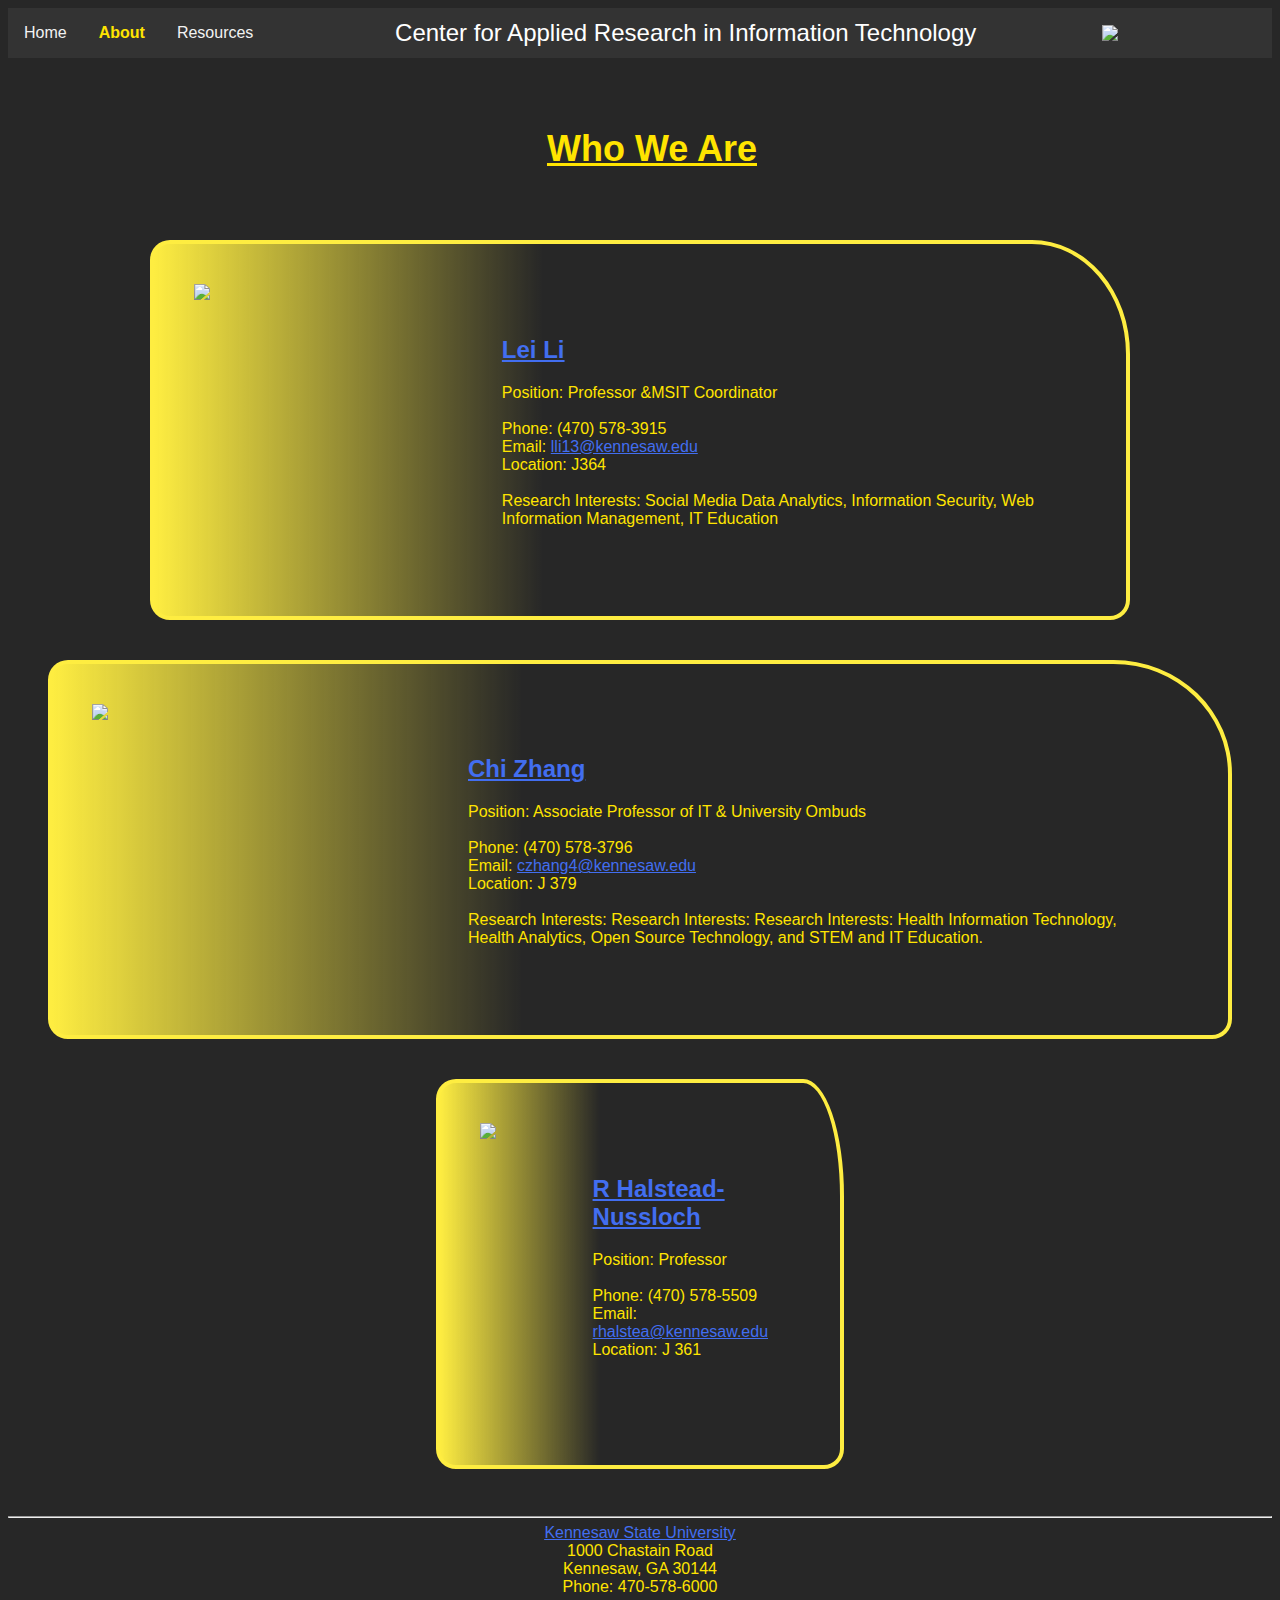
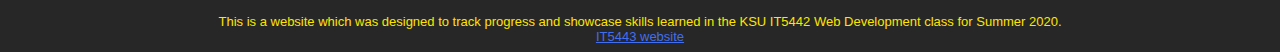
==== about.html @ d383cbb2 "About page is NOW finished, I promise..." ====
<!DOCTYPE html>
<!-- 
James Stephens
IT 5443 - Summer 2020
jstep163@students.kennesaw.edu
-->

<html>
    <!--Begin standard page header and nav bar-->
    <head>
            <meta charset="utf-8" />
            <meta name="viewport" content="width=device-width, inital-scale=1">
            <title>Center for Applied Research in Information Technology</title>
            <link rel="stylesheet" href="styles.css">
    </head>
    <body>
        <div class="header-wrapper">
            
            <div class="navbar"> <!--https://www.w3schools.com/howto/howto_js_topnav.asp-->
                <a href="index.html">Home</a>
                <a class="active" href="about.html">About</a>
                <a href="resources.html">Resources</a>
            </div> 

            <div class="header-title">
                Center for Applied Research in Information Technology
            </div>

            <a href="https://ccse.kennesaw.edu/it" target="_blank">
                <img class="header-logo" src="https://webstatic.kennesaw.edu/_omni/images/global/logo_mobile.png?v=1" href="http://ccse.kennesaw.edu/it">
            </a>

        </div>  

        <!--End standard page header and nav bar; Begin page content-->
        <div class="profile-wrapper">
        
            <div class="section-title">
                <h2>Who we are</h2>
            </div>
                    
            <div class="profile-main">
                    <img class="profile-pic" src="https://ccse.kennesaw.edu/it/images/Lei%20Li.jpg">
                    
                    <div class="profile-text">
                        <p>
                            <a href="http://facultyweb.kennesaw.edu/lli13/index.php" target="_blank"><H2>Lei Li</H2></a>
                            Position: Professor &MSIT Coordinator<br>
                            <br>
                            Phone: (470) 578-3915<br>
                            Email: <a href="mailto:lli13@kennesaw.edu">lli13@kennesaw.edu</a><br>
                            Location: J364<br>
                            <br>
                            Research Interests: Social Media Data Analytics, Information Security, Web Information Management, IT Education 
                        </p>
                    </div>

            </div>

            <div class="profile-main">
                    <img class="profile-pic" src="https://ccse.kennesaw.edu/it/images/ChiZhang_KSU.JPG">
                    
                    <div class="profile-text">
                        <p>
                            <a href="http://facultyweb.kennesaw.edu/czhang4/index.php" target="_blank"><H2>Chi Zhang</H2></a>
                            Position: Associate Professor of IT & University Ombuds<br>
                            <br>
                            Phone: (470) 578-3796<br>
                            Email: <a href="mailto:czhang4@kennesaw.edu">czhang4@kennesaw.edu</a><br>
                            Location: J 379<br>
                            <br>
                            Research Interests: Research Interests: Research Interests: Health Information Technology, Health Analytics, Open Source Technology, and STEM and IT Education.  
                        </p>
                    </div>

            </div>

            <div class="profile-main">
                    <img class="profile-pic" src="https://ccse.kennesaw.edu/it/images/Rich%20HN.png">
                    
                    <div class="profile-text">
                        <p>
                            <a href="http://facultyweb.kennesaw.edu/rhalstea/index.php" target="_blank"><H2>R Halstead-Nussloch</H2></a>
                            Position: Professor<br>
                            <br>
                            Phone: (470) 578-5509<br>
                            Email: <a href="mailto:rhalstea@kennesaw.edu">rhalstea@kennesaw.edu</a><br>
                            Location: J 361<br>
                            <br>
                        </p>
                    </div>

            </div>
        </div>
        
    </body>

    <!--Footer, standard across all pages-->
    <div class="footer">
        <hr>
        <div>
            <a href="https://kennesaw.edu" target="_blank"><u>Kennesaw State University</u></a><br>
            1000 Chastain Road<br>
            Kennesaw, GA 30144<br>
            Phone: 470-578-6000 <br>
            <br>
        </div>

        This is a website which was designed to track progress and showcase skills
        learned in the KSU IT5442 Web Development class for Summer 2020.
        <br><a href="http://it5443.azurewebsites.net/" target="_blank">IT5443 website</a><br>
            
    </div>
</html>
---- styles.css ----
/* 
Notes:
  1: .class > sub_class > div { Selects all divs from that class and applies these styles}
  2: Defining color variables in root. http://stackoverflow.com/questions/1875852/ddg#17595596
*/
:root {
  --main-bg: #272727;
  --main-box-bg: #747474;
  --main-text: #FFE400;
  --accent-red: #FF652F;
  --accent-green: #14A76C;
}


/* GENERAL STYLE TEMPLATES */

a {
    color: #426ef0;
    text-shadow: black;
}
a:visited{
    color: #ff80ff;
}

/* Body */
body{
    background-color: var(--main-bg);
    font: 20px "Lucida Sans Unicode", "Lucida Grande", sans-serif;
}

.body-wrapper{
    padding: 0em 2em 0em 2em;
}

.section-title {
    text-align: left;
    padding-left: 1em;
    font-size: x-large;
    text-decoration: underline;
    text-transform: capitalize;
    color: var(--main-text);
}

.p1 {
    font-size: larger;
    padding: 2em 1em;
    background-color: var(--main-box-bg);
    color: var(--main-text);
    border: 2px black solid;

}


.p2 {
    font-size: medium;
    color: var(--accent-red);
}

img {
    max-width: 100%;
}

.footer {
    font-size: small;
    text-align: center;
    color: var(--main-text);
}

.footer > div {
    font-size: medium;
}

/* SPECIFIC ELEMENT STYLES */

/* Header */
.header-wrapper {
    background-color:  #333;
    display: flex;
    justify-content: space-around;
    align-items: center;
    height: 50px;
    color: lightgray;
}

/* Navbar */

.navbar {
    background-color: #333;
    display: flex;
    align-self: center;
}

/* Style the links inside the navigation bar */
.navbar a {
    float: left;
    color: #f2f2f2;
    text-align: center;
    padding: 14px 16px;
    text-decoration: none;
    font-size: medium;
}

/* Change the color of links on hover */
.navbar a:hover {
    border-bottom: 2px solid whitesmoke;
}

/* Add a color to the active/current link */
.navbar a.active {
    /*background-color: darkblue ;*/
    color: var(--main-text);
    font-weight: bold;
}
.header-title {
    display: flex;
    flex: 2;
    justify-content: space-evenly;
    color: white;
    font-size: x-large;
    overflow-y: visible;
    margin: auto;
}
.header-logo {
    display: flex;
    flex: 1;
    padding-right: 20px;
    width: 150px;
}


/* About page */

.profile-wrapper {
    display: flex;
    flex-flow: column;
    align-items: center;
    justify-content: space-around;
    gap: 40px;
    padding: 2em;
}

.profile-main {
    display: flex;
    padding: 40px;
    justify-content: space-around;
    background: linear-gradient(90deg, rgba(254,237,65,1) 0%, rgba(2,0,36,0) 40%);
    border: 4px solid rgba(254,237,65,1);
    border-radius: 1em;
    border-top-right-radius: 10% 30%;
}

.profile-pic {
     flex: 1;
    /*max-width: 100%; /*Used to keep picture size responsive */
}

.profile-text {
    flex: 2;
    font-size: medium;
    padding: 2em;
    color: var(--main-text);
}


/* Resources Page */
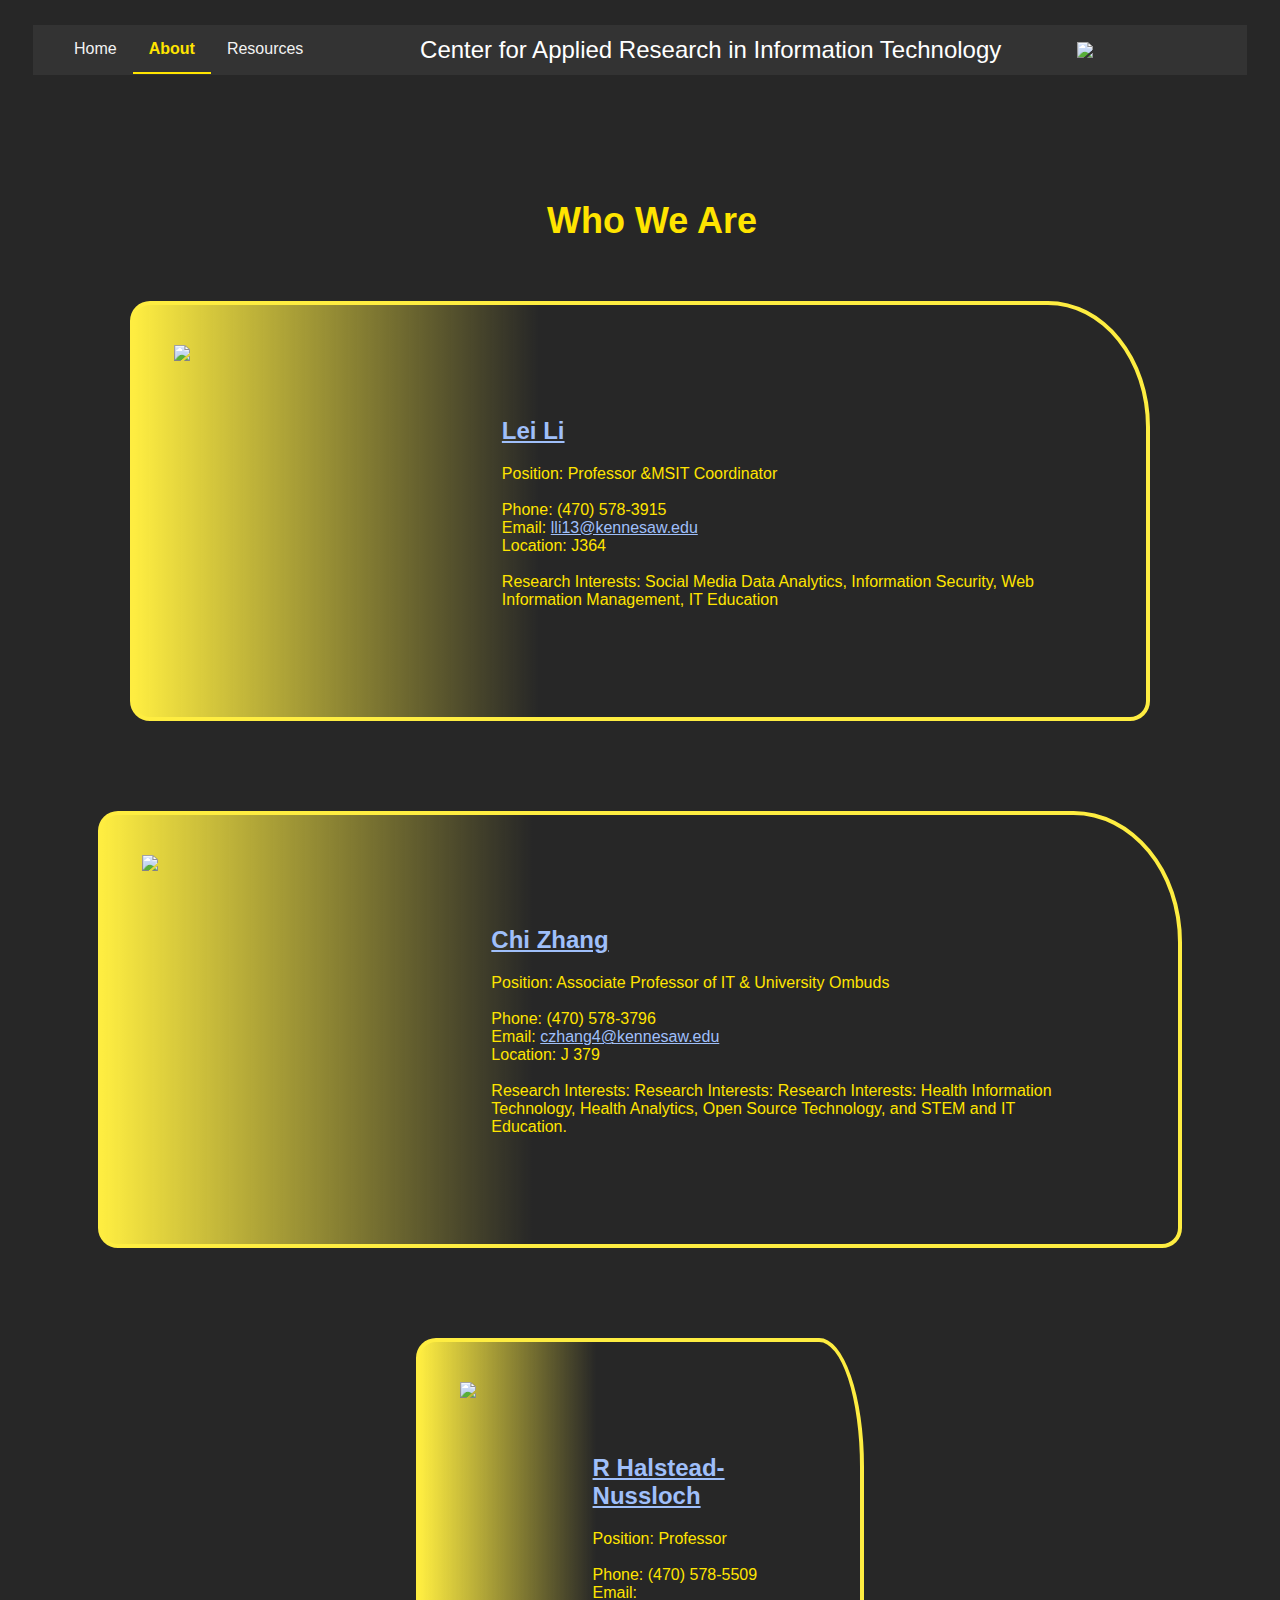
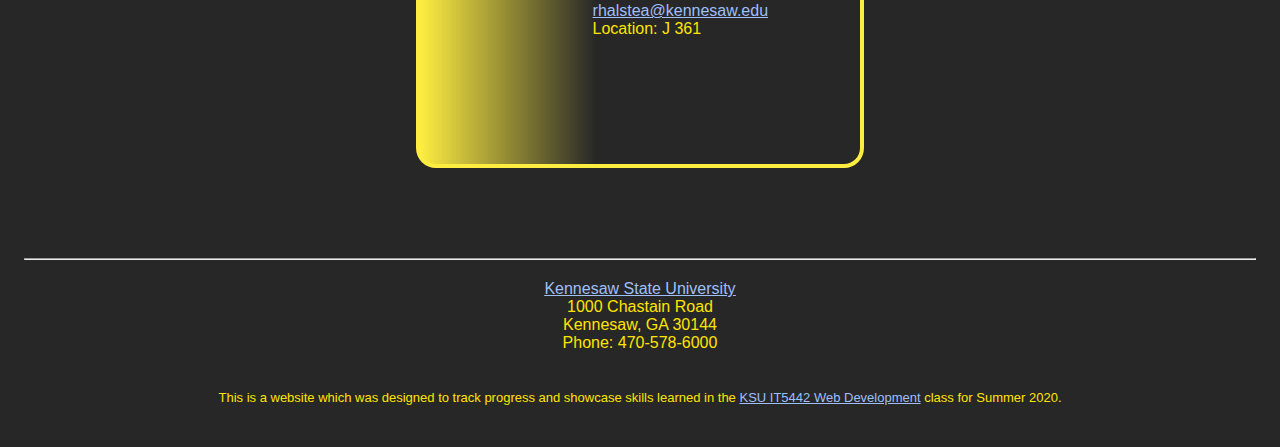
==== commit 24837f0b: "Footer tweaks and minor updates" ====
--- a/about.html
+++ b/about.html
@@ -106,9 +106,10 @@
             <br>
         </div>
 
-        This is a website which was designed to track progress and showcase skills
-        learned in the KSU IT5442 Web Development class for Summer 2020.
-        <br><a href="http://it5443.azurewebsites.net/" target="_blank">IT5443 website</a><br>
-            
+        <p>
+            This is a website which was designed to track progress and showcase skills
+            learned in the <a href="http://it5443.azurewebsites.net/" target="_blank">KSU IT5442 Web Development</a> class for Summer 2020.
+        </p>   
+
     </div>
 </html>--- a/styles.css
+++ b/styles.css
@@ -10,18 +10,19 @@
   --main-text: #FFE400;
   --accent-red: #FF652F;
   --accent-green: #14A76C;
+  --accent-grey: lightgray;
 }
 
 
 /* GENERAL STYLE TEMPLATES */
 
 a {
-    color: #426ef0;
+    color: rgb(159, 191, 250);
     text-shadow: black;
 }
-a:visited{
+/* a:visited{
     color: #ff80ff;
-}
+} */
 
 /* Body */
 body{
@@ -29,6 +30,11 @@
     font: 20px "Lucida Sans Unicode", "Lucida Grande", sans-serif;
 }
 
+div {
+    color: var(--main-text);
+    margin: 1.25em;
+}
+
 .body-wrapper{
     padding: 0em 2em 0em 2em;
 }
@@ -37,39 +43,51 @@
     text-align: left;
     padding-left: 1em;
     font-size: x-large;
-    text-decoration: underline;
     text-transform: capitalize;
     color: var(--main-text);
+}
+
+.section-header {
+    text-align: left;
+    padding-left: 1em;
+    font-size: large;
+    text-transform: capitalize;
+    color: var(--main-text);
+}
+
+.p2, .p1 {
+    padding: 2em 1em;
+    background-color: var(--main-box-bg);
+    border: 2px var(--accent-grey) solid;
 }
 
 .p1 {
     font-size: larger;
-    padding: 2em 1em;
-    background-color: var(--main-box-bg);
-    color: var(--main-text);
-    border: 2px black solid;
-
-}
-
+}
 
 .p2 {
     font-size: medium;
-    color: var(--accent-red);
 }
 
 img {
     max-width: 100%;
 }
 
+/* Footer formatting */
 .footer {
     font-size: small;
     text-align: center;
     color: var(--main-text);
+    padding-bottom: 1em;
 }
 
 .footer > div {
     font-size: medium;
 }
+
+/* .footer a {
+    color: var(--main-text);
+} */
 
 /* SPECIFIC ELEMENT STYLES */
 
@@ -111,6 +129,7 @@
     /*background-color: darkblue ;*/
     color: var(--main-text);
     font-weight: bold;
+    border-bottom: 2px solid var(--main-text);
 }
 .header-title {
     display: flex;
@@ -128,6 +147,12 @@
     width: 150px;
 }
 
+/* List formatting */
+
+li span {
+    font-weight: bolder;
+    color: var(--accent-red);
+}
 
 /* About page */
 
@@ -138,6 +163,11 @@
     justify-content: space-around;
     gap: 40px;
     padding: 2em;
+}
+
+.profile-wrapper > .section-title {
+    align-self: center;
+    margin-bottom: -1.5em;
 }
 
 .profile-main {
@@ -163,5 +193,34 @@
 }
 
 
-/* Resources Page */
-
+/* Table formatting */
+
+table {
+    padding: 1em 0em 1em 0em;
+    border-collapse: collapse;
+    width: 100%;
+}
+
+thead {
+    font-weight: bold;
+    margin: auto;
+}
+
+td, th {
+    background-color: var(--main-box-bg);
+    color: var(--accent-red);
+    border: 1px solid var(--accent-red);
+    padding: 0.25rem;
+    text-align: center;
+    width: 5em;
+}
+
+tbody td {
+    text-align: left;
+    height: 4em;
+    vertical-align: top;
+}
+
+td:hover {
+    background-color: var(--accent-green);
+}
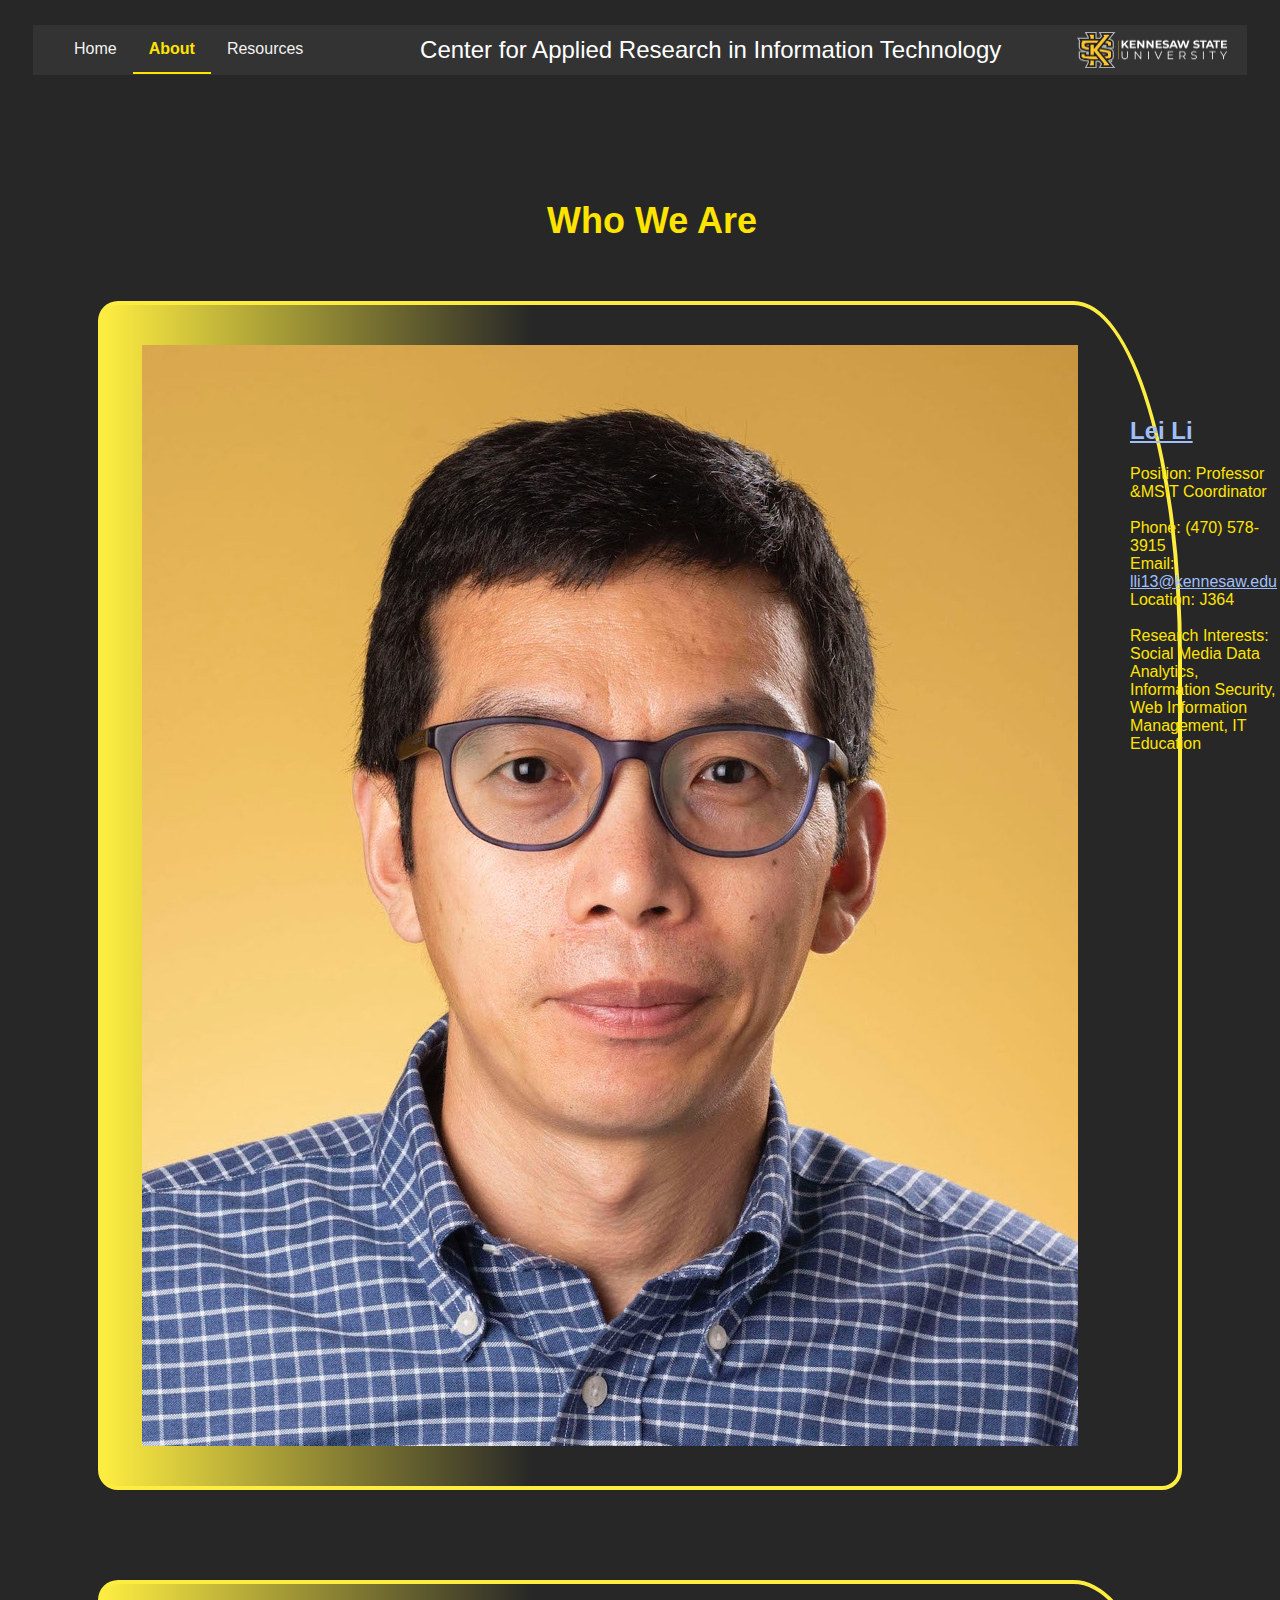
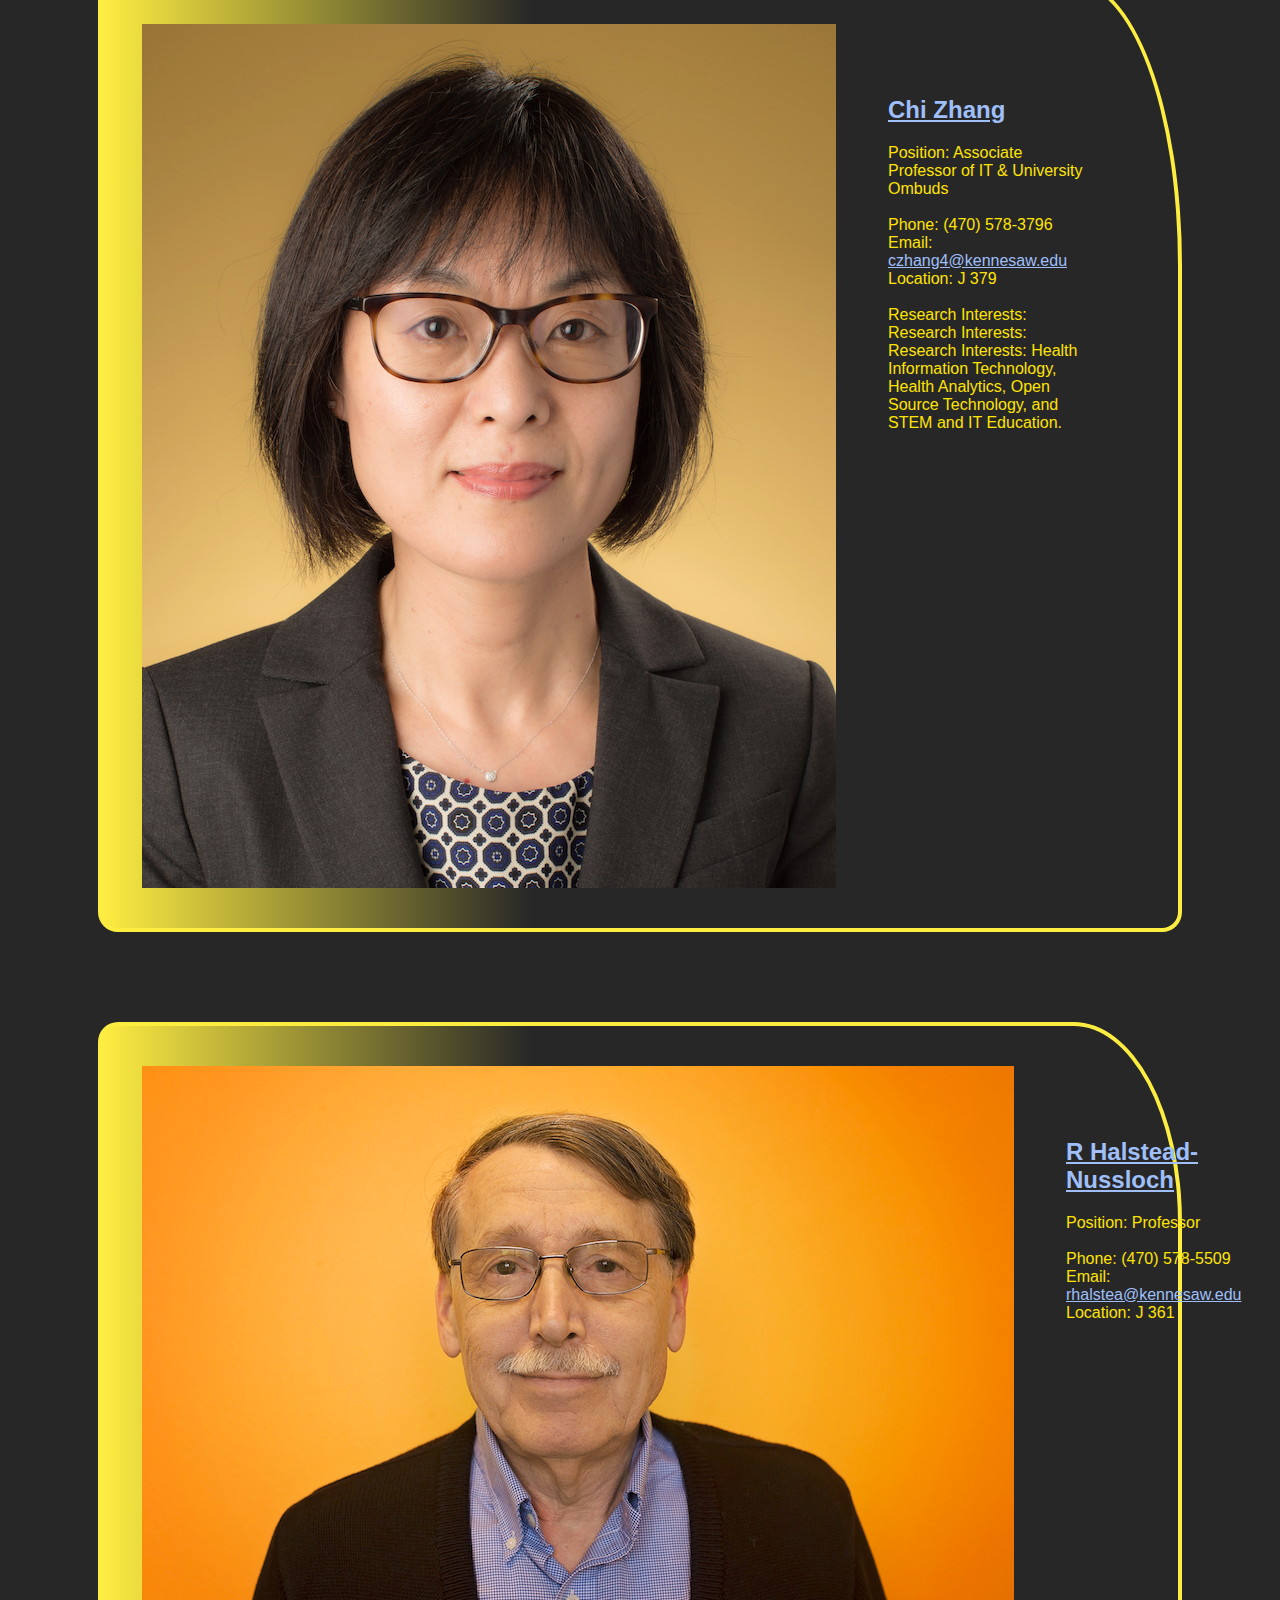
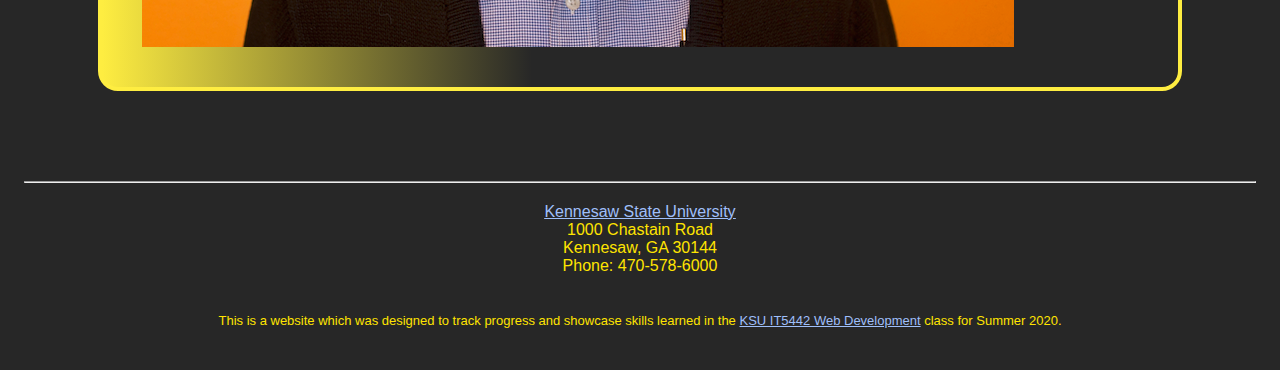
==== commit 672e264a: "Included images locally instead of linking web resources" ====
--- a/about.html
+++ b/about.html
@@ -27,7 +27,7 @@
             </div>
 
             <a href="https://ccse.kennesaw.edu/it" target="_blank">
-                <img class="header-logo" src="https://webstatic.kennesaw.edu/_omni/images/global/logo_mobile.png?v=1" href="http://ccse.kennesaw.edu/it">
+                <img class="header-logo" src="images/navbar_logo.png" href="http://ccse.kennesaw.edu/it">
             </a>
 
         </div>  
@@ -40,7 +40,7 @@
             </div>
                     
             <div class="profile-main">
-                    <img class="profile-pic" src="https://ccse.kennesaw.edu/it/images/Lei%20Li.jpg">
+                    <img class="profile-pic" src="images/Lei%20Li.jpg">
                     
                     <div class="profile-text">
                         <p>
@@ -58,7 +58,7 @@
             </div>
 
             <div class="profile-main">
-                    <img class="profile-pic" src="https://ccse.kennesaw.edu/it/images/ChiZhang_KSU.JPG">
+                    <img class="profile-pic" src="images/ChiZhang_KSU.JPG">
                     
                     <div class="profile-text">
                         <p>
@@ -76,7 +76,7 @@
             </div>
 
             <div class="profile-main">
-                    <img class="profile-pic" src="https://ccse.kennesaw.edu/it/images/Rich%20HN.png">
+                    <img class="profile-pic" src="images/Rich HN.png">
                     
                     <div class="profile-text">
                         <p>
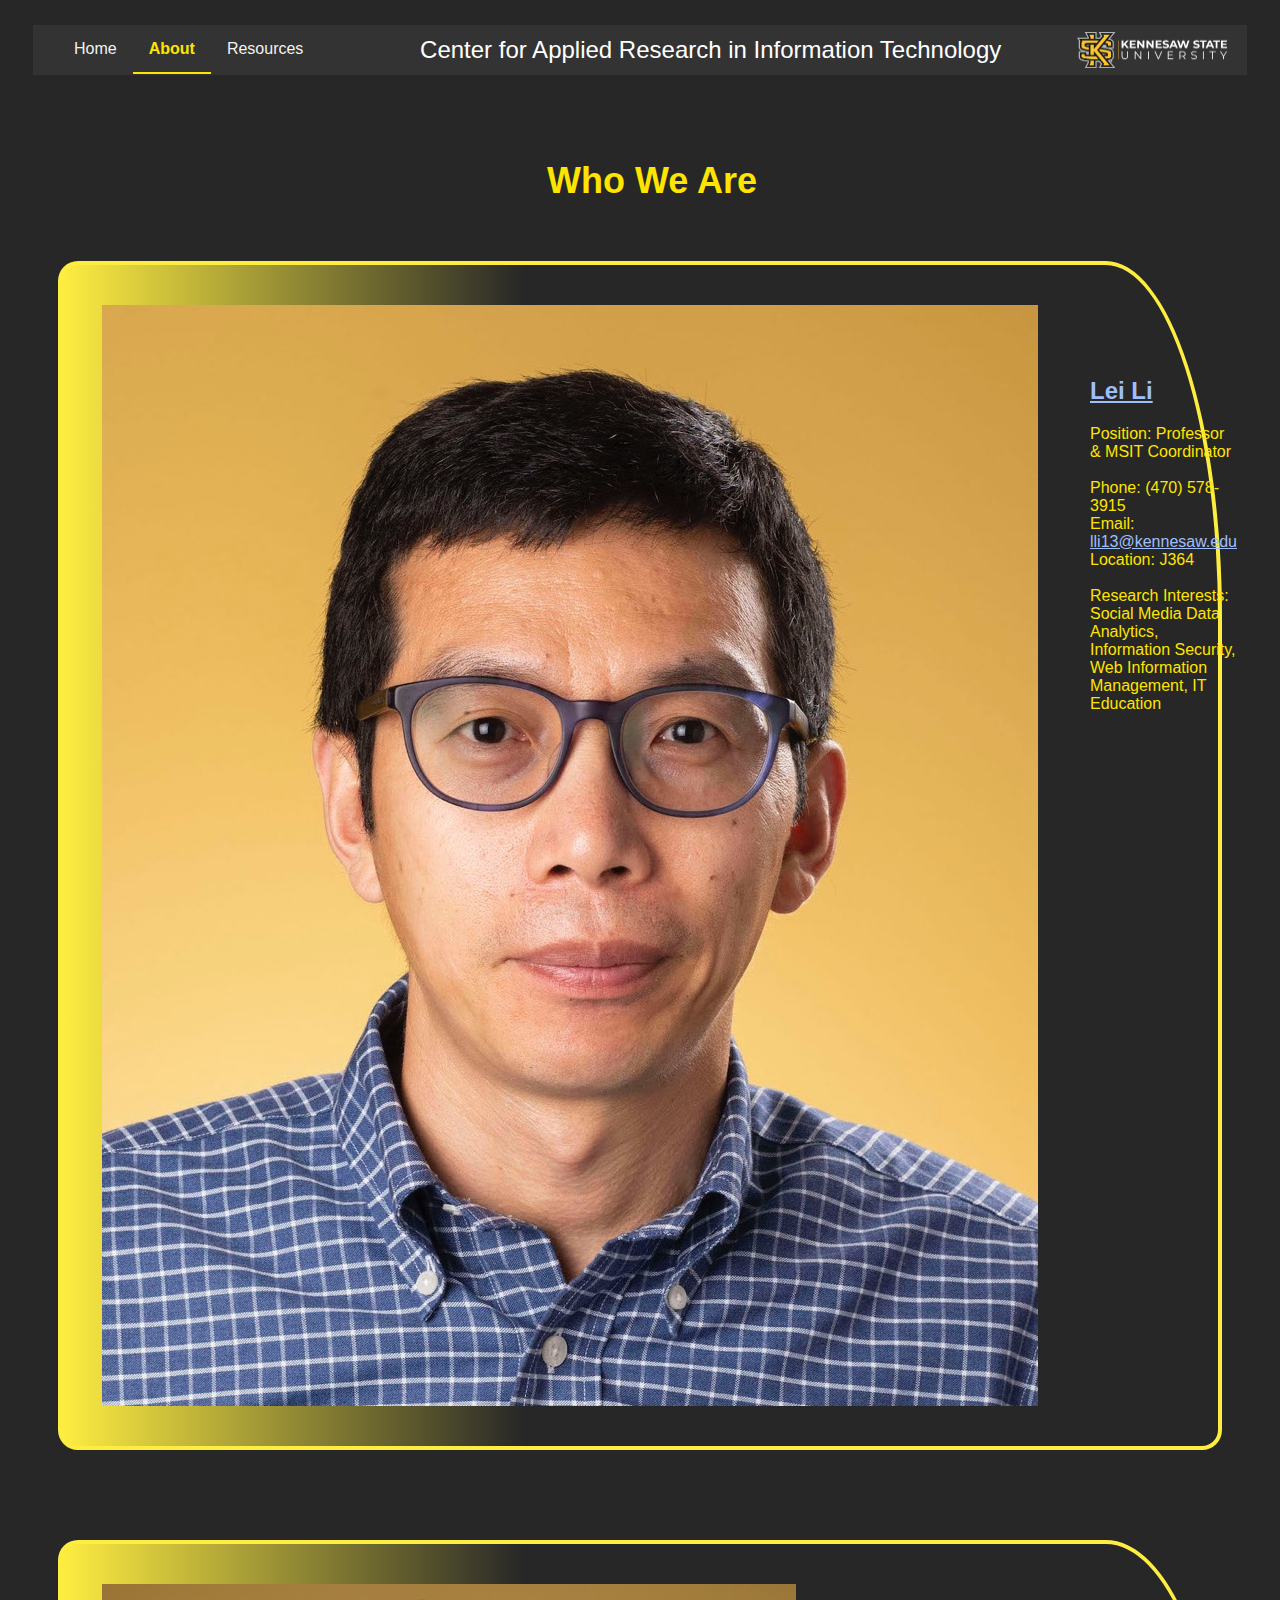
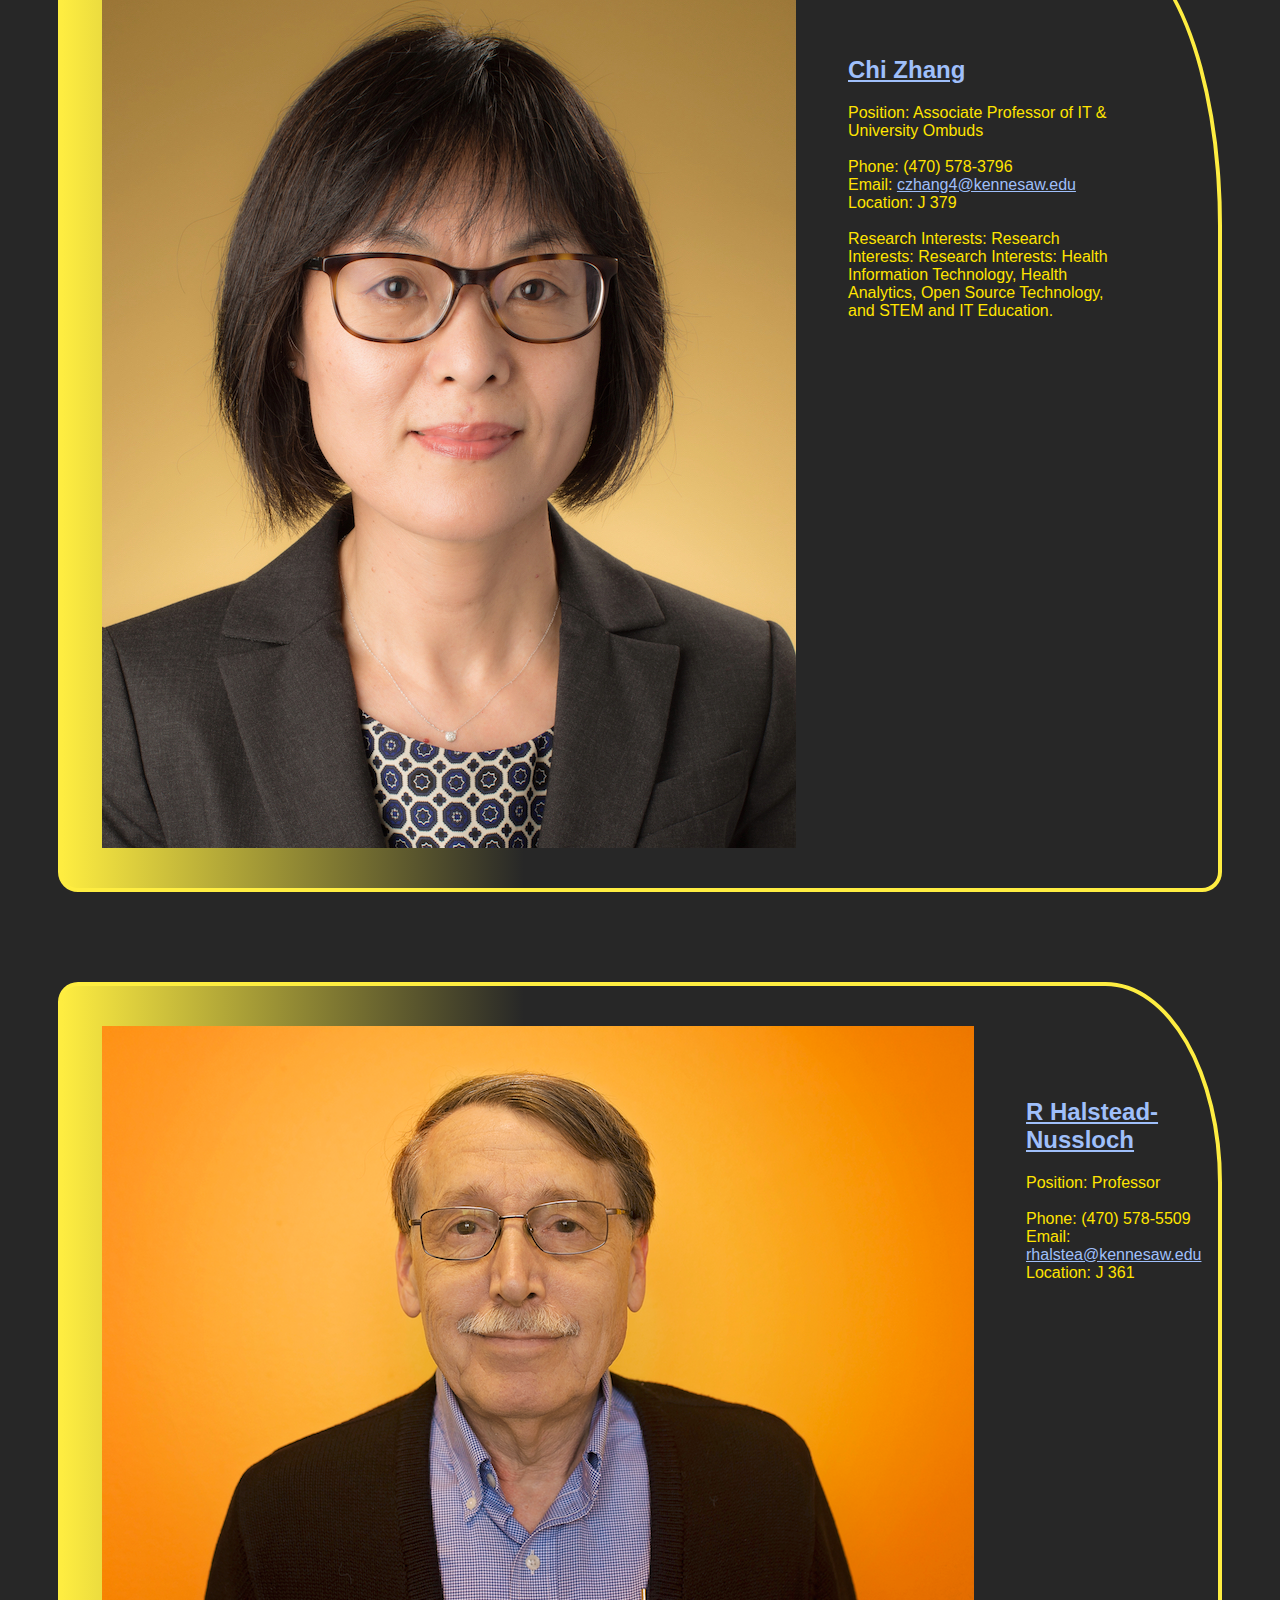
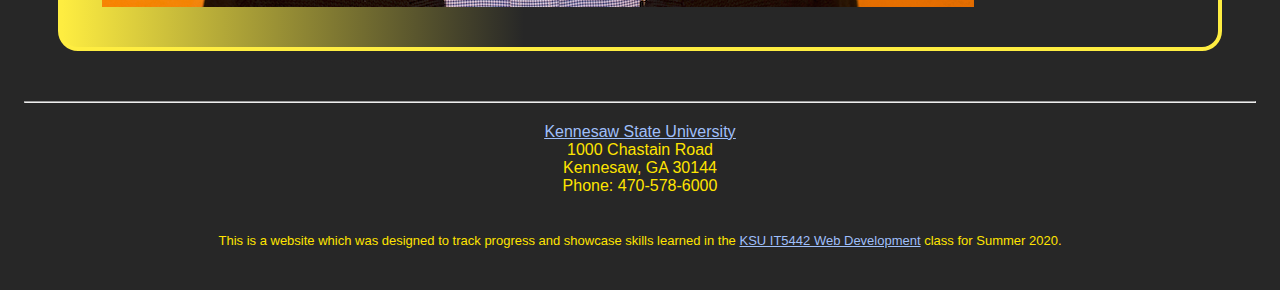
==== commit 1d88bda1: "tweaking margins/padding" ====
--- a/about.html
+++ b/about.html
@@ -45,7 +45,7 @@
                     <div class="profile-text">
                         <p>
                             <a href="http://facultyweb.kennesaw.edu/lli13/index.php" target="_blank"><H2>Lei Li</H2></a>
-                            Position: Professor &MSIT Coordinator<br>
+                            Position: Professor & MSIT Coordinator<br>
                             <br>
                             Phone: (470) 578-3915<br>
                             Email: <a href="mailto:lli13@kennesaw.edu">lli13@kennesaw.edu</a><br>
--- a/styles.css
+++ b/styles.css
@@ -162,7 +162,6 @@
     align-items: center;
     justify-content: space-around;
     gap: 40px;
-    padding: 2em;
 }
 
 .profile-wrapper > .section-title {
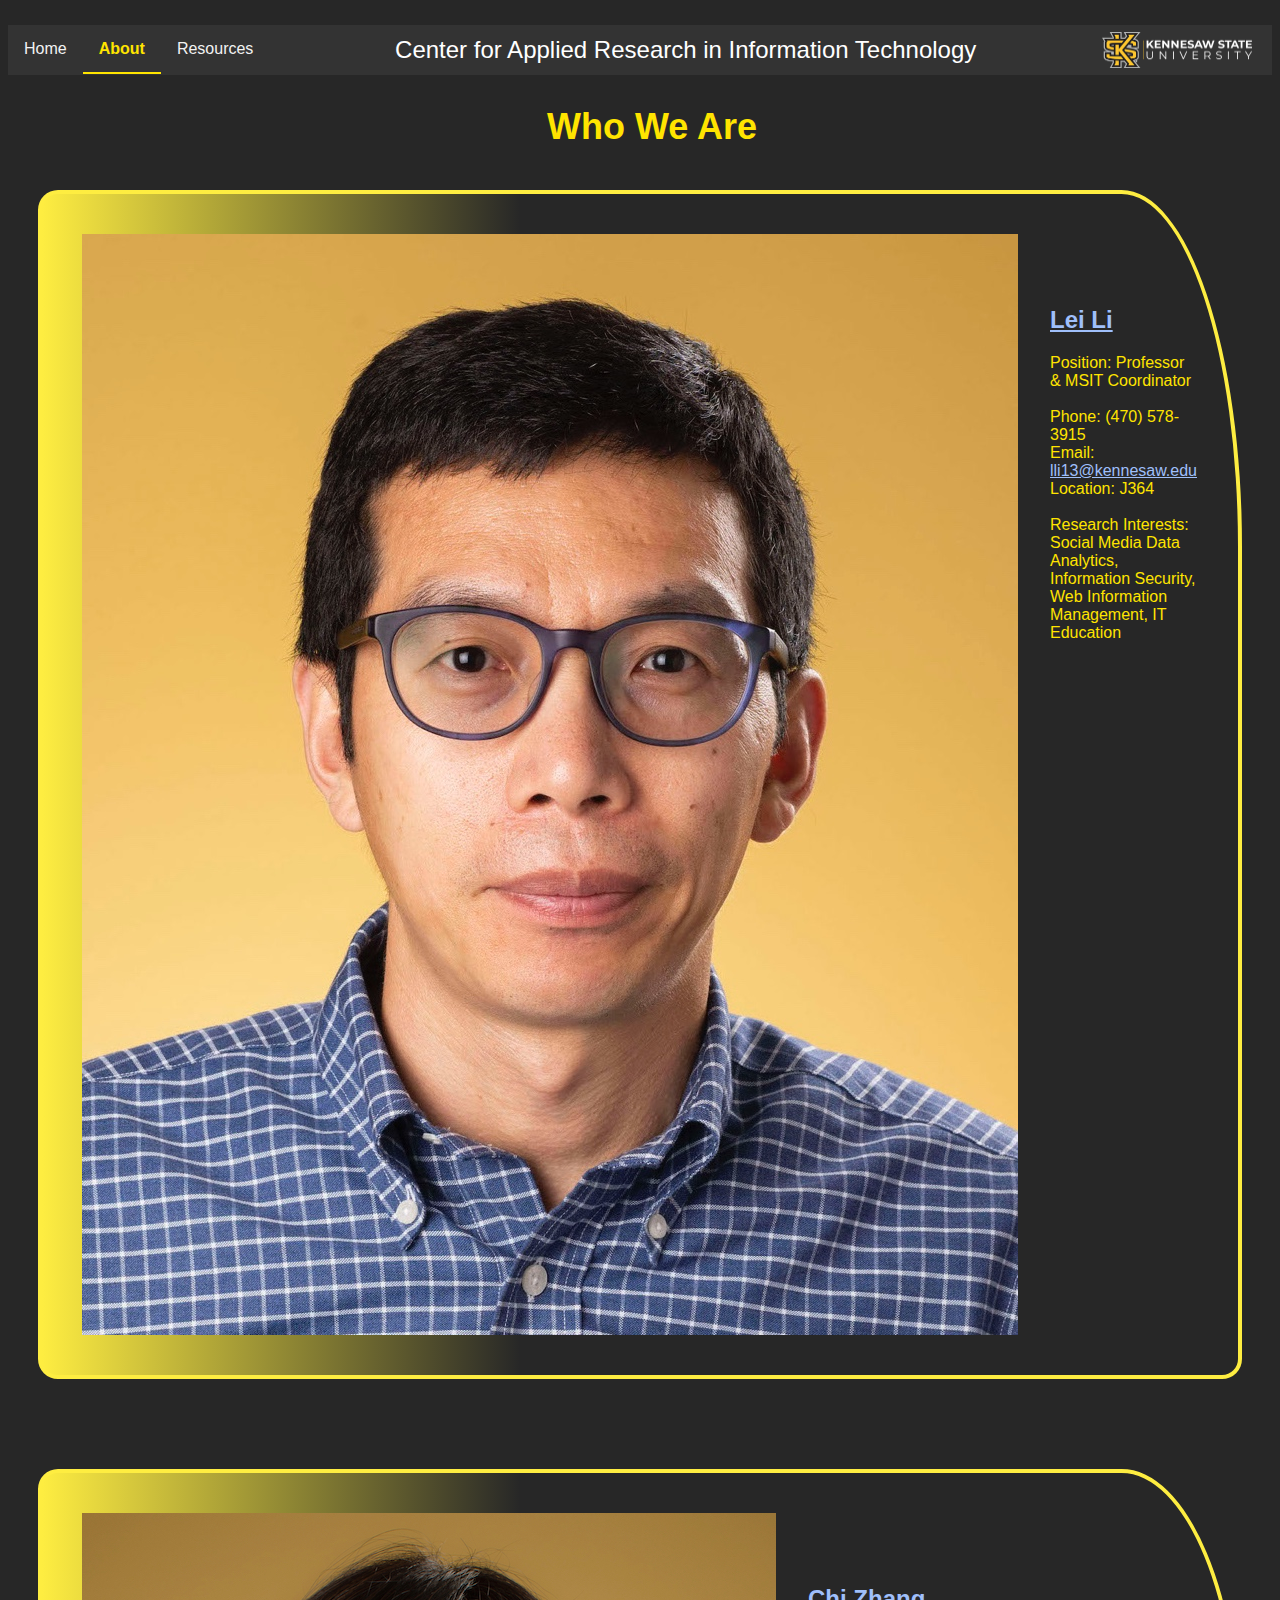
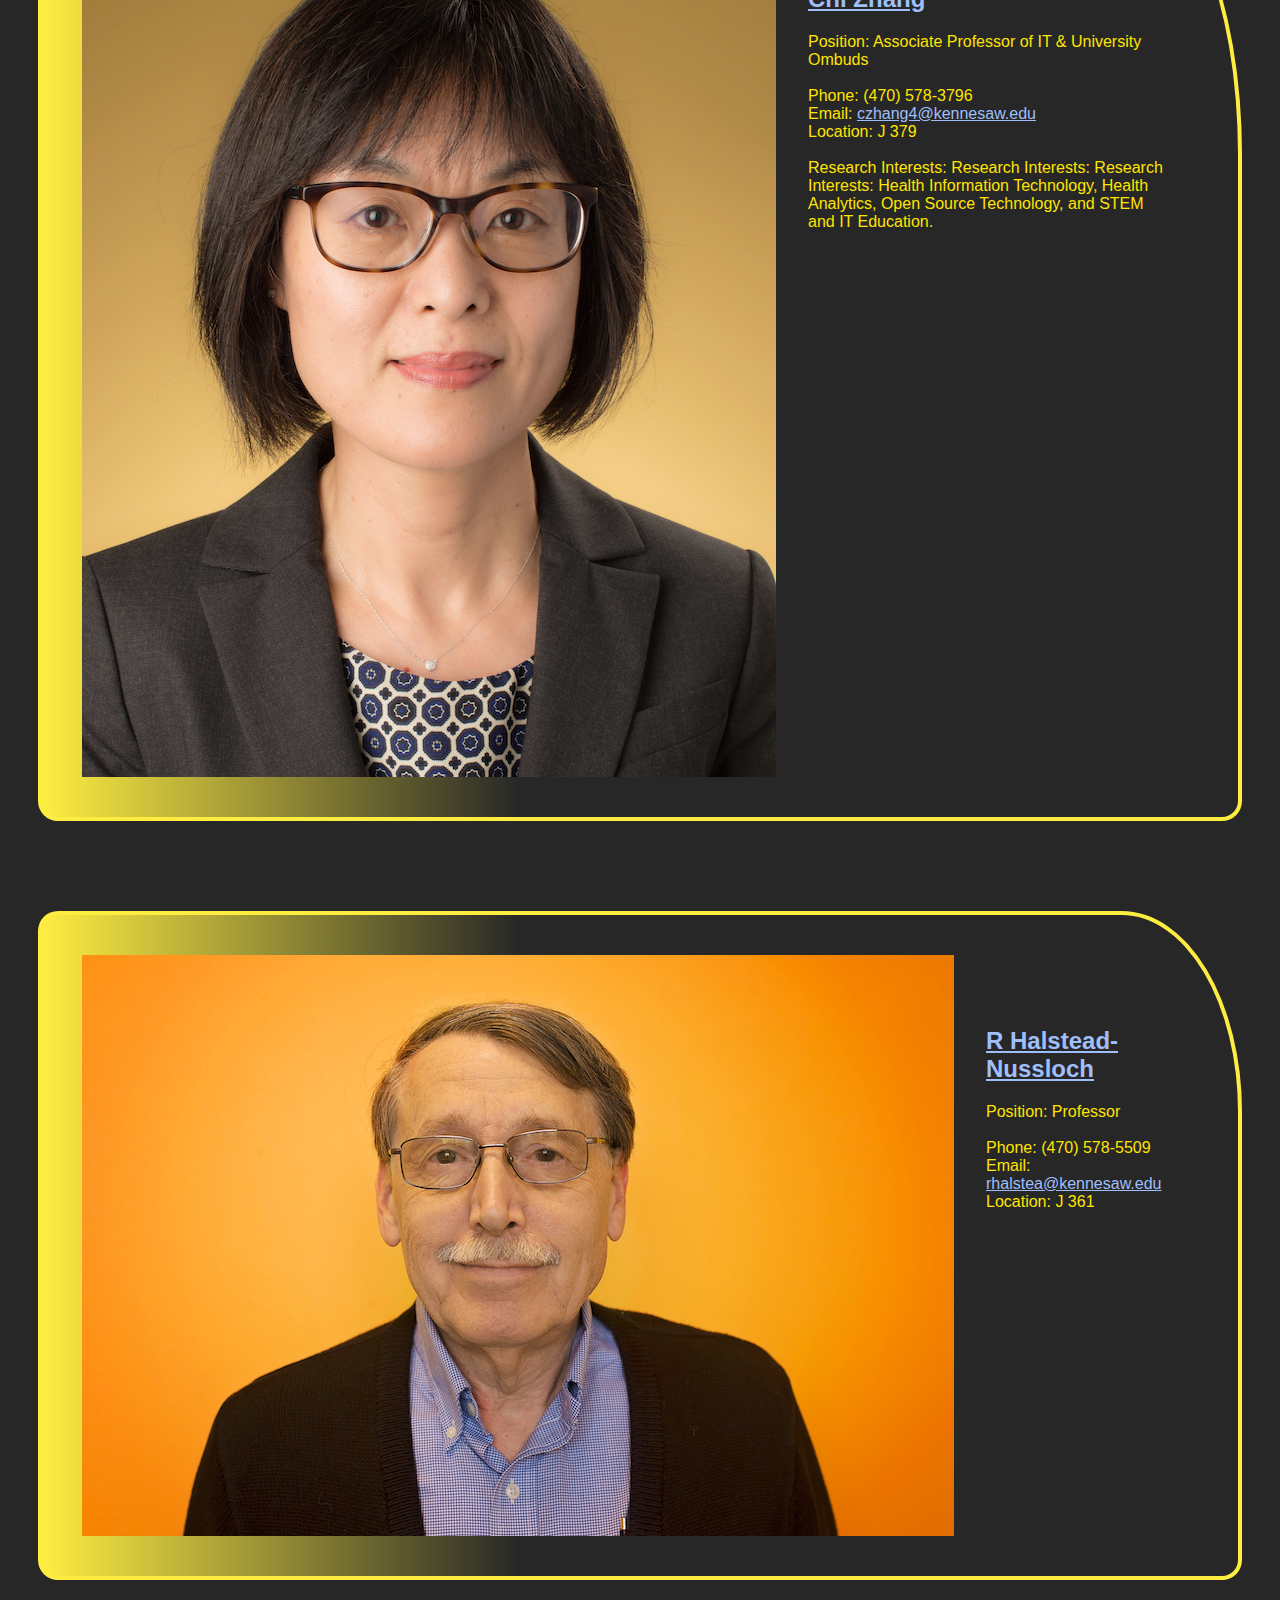
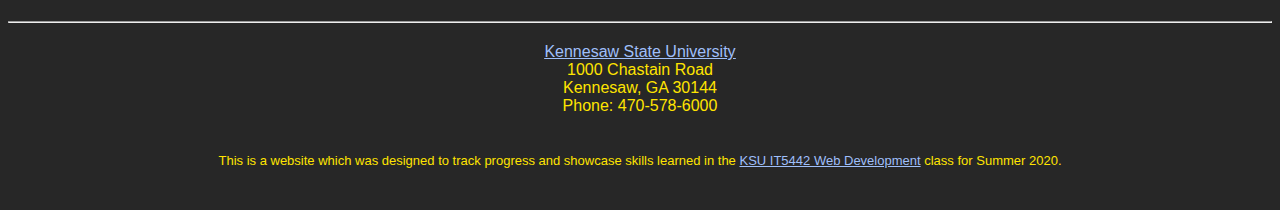
==== commit ca48088f: "Updated navbar link" ====
--- a/about.html
+++ b/about.html
@@ -27,7 +27,7 @@
             </div>
 
             <a href="https://ccse.kennesaw.edu/it" target="_blank">
-                <img class="header-logo" src="images/navbar_logo.png" href="http://ccse.kennesaw.edu/it">
+                <img class="header-logo" src="images/navbar_logo.png">
             </a>
 
         </div>  
--- a/styles.css
+++ b/styles.css
@@ -32,7 +32,7 @@
 
 div {
     color: var(--main-text);
-    margin: 1.25em;
+    margin: 1.25em 0em 1.25em 0em;
 }
 
 .body-wrapper{
@@ -56,7 +56,7 @@
 }
 
 .p2, .p1 {
-    padding: 2em 1em;
+    padding: 1em;
     background-color: var(--main-box-bg);
     border: 2px var(--accent-grey) solid;
 }
@@ -162,11 +162,12 @@
     align-items: center;
     justify-content: space-around;
     gap: 40px;
+    margin: 0em 1.5em 0em 1.5em;
 }
 
 .profile-wrapper > .section-title {
     align-self: center;
-    margin-bottom: -1.5em;
+    margin: -1em 0em -2.2em 0em;
 }
 
 .profile-main {
@@ -211,12 +212,12 @@
     border: 1px solid var(--accent-red);
     padding: 0.25rem;
     text-align: center;
-    width: 5em;
-}
-
-tbody td {
+    width: 6em;
+}
+
+tbody tr td {
     text-align: left;
-    height: 4em;
+    height: 6em;
     vertical-align: top;
 }
 
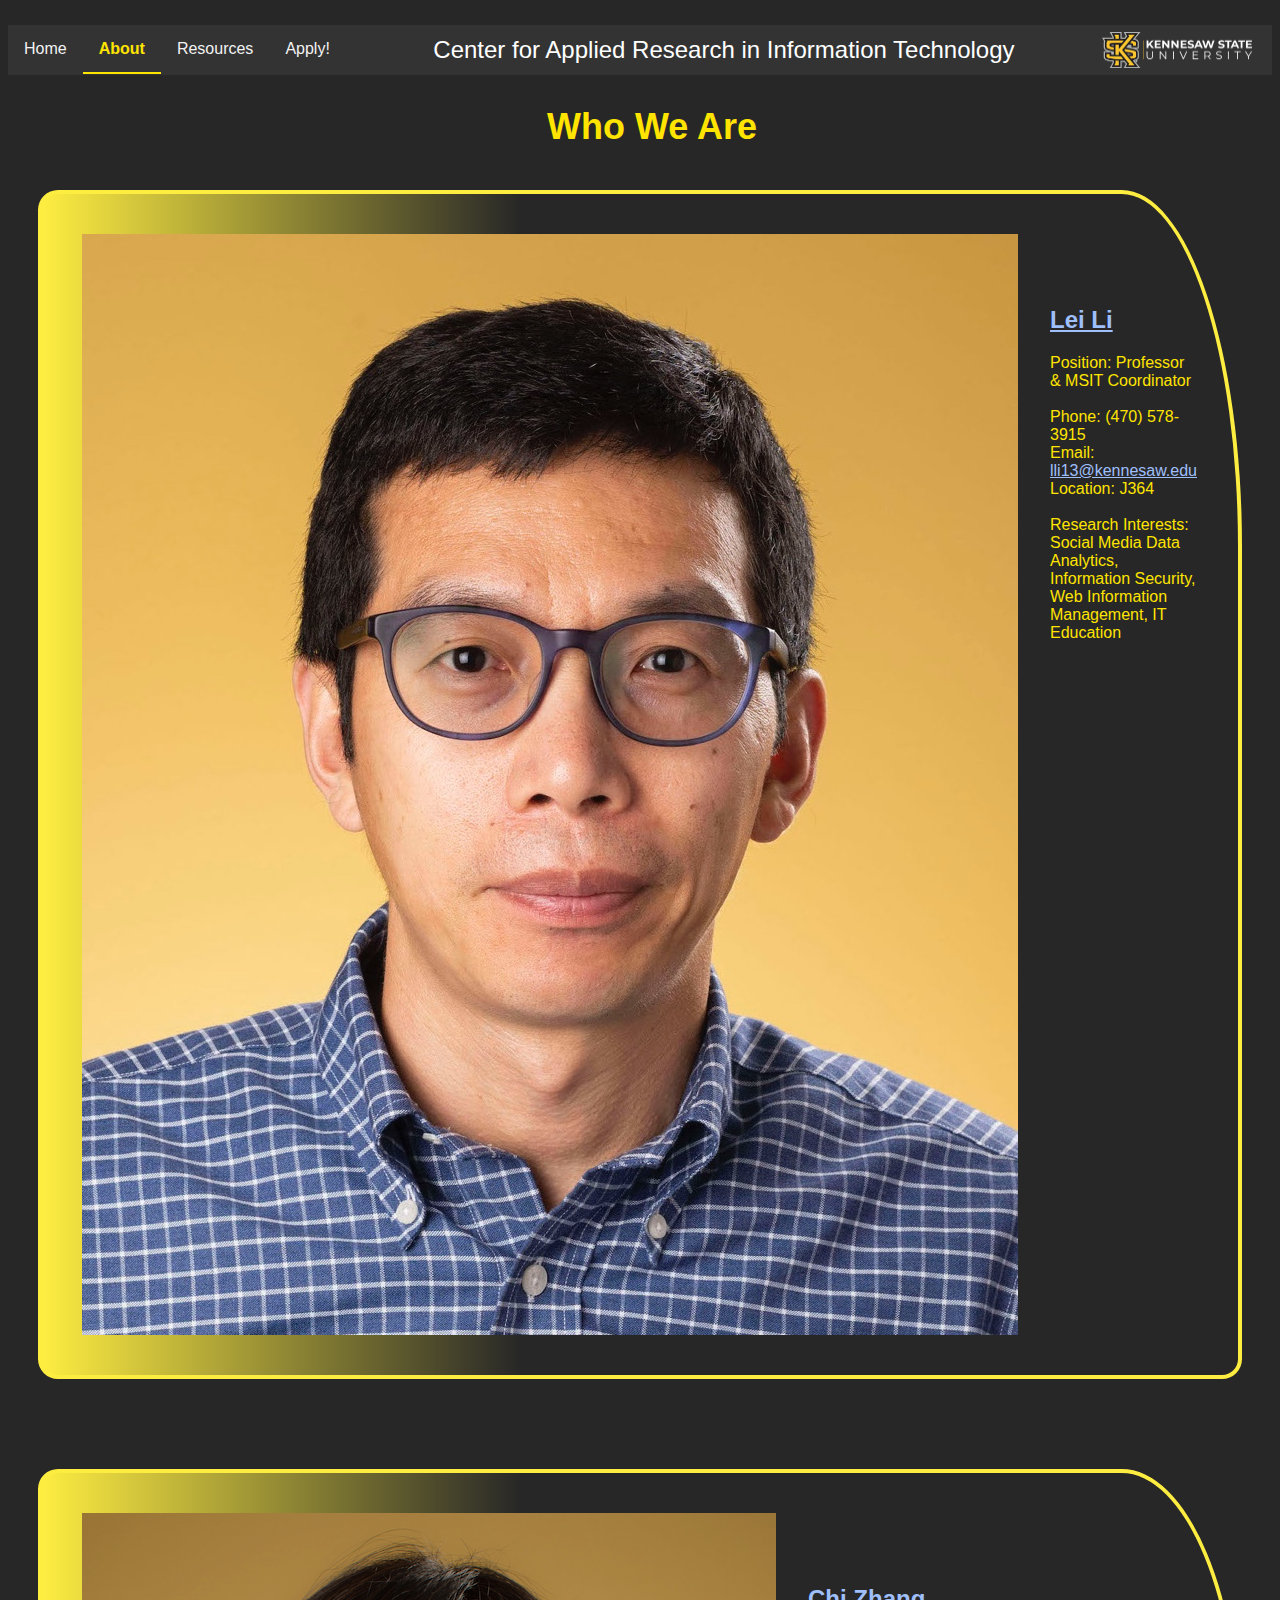
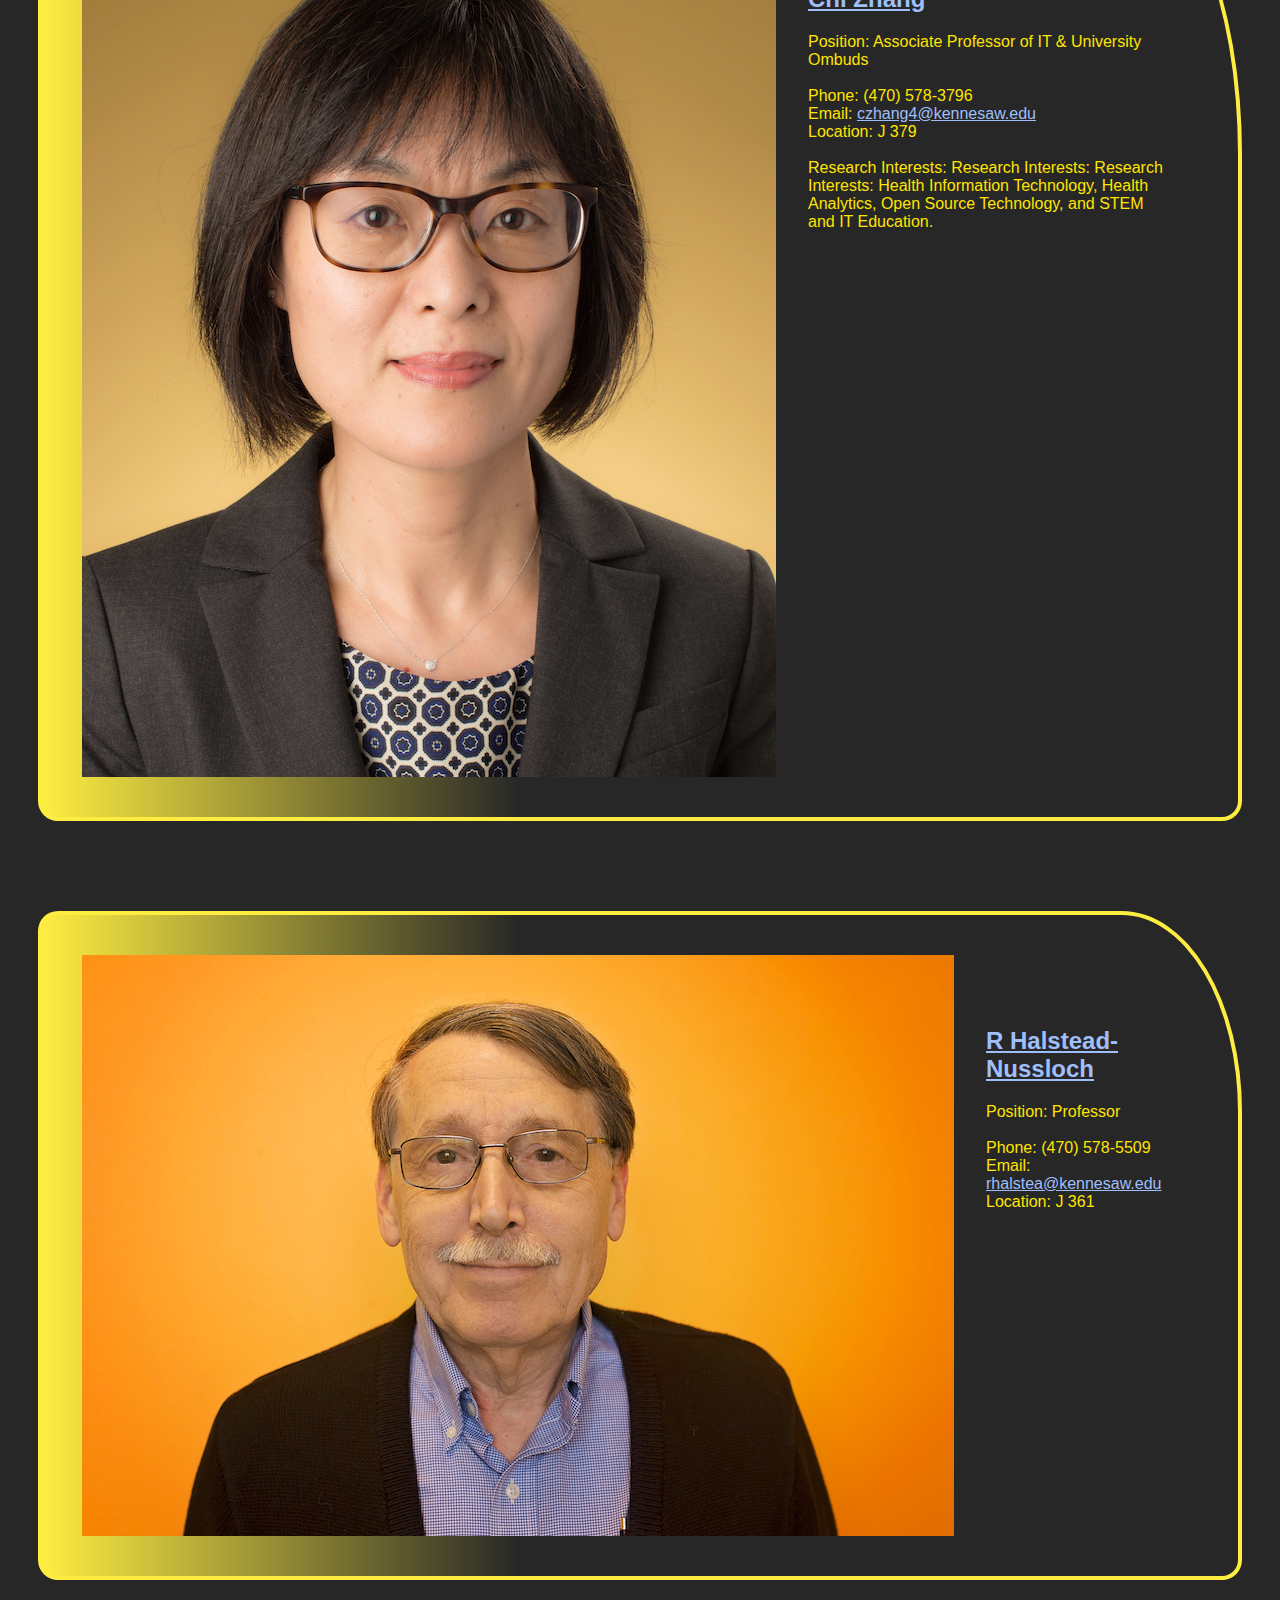
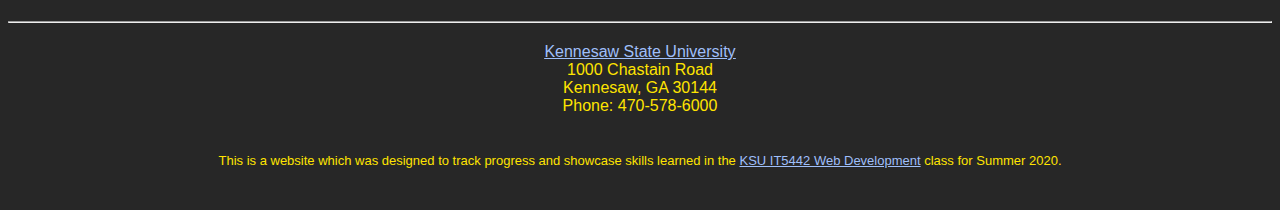
==== commit 0142fb60: "Adding SA Application page" ====
--- a/about.html
+++ b/about.html
@@ -20,6 +20,7 @@
                 <a href="index.html">Home</a>
                 <a class="active" href="about.html">About</a>
                 <a href="resources.html">Resources</a>
+                <a href="apply.html">Apply!</a>
             </div> 
 
             <div class="header-title">
--- a/styles.css
+++ b/styles.css
@@ -8,7 +8,7 @@
   --main-bg: #272727;
   --main-box-bg: #747474;
   --main-text: #FFE400;
-  --accent-red: #FF652F;
+  --accent-red: #FD2020;
   --accent-green: #14A76C;
   --accent-grey: lightgray;
 }
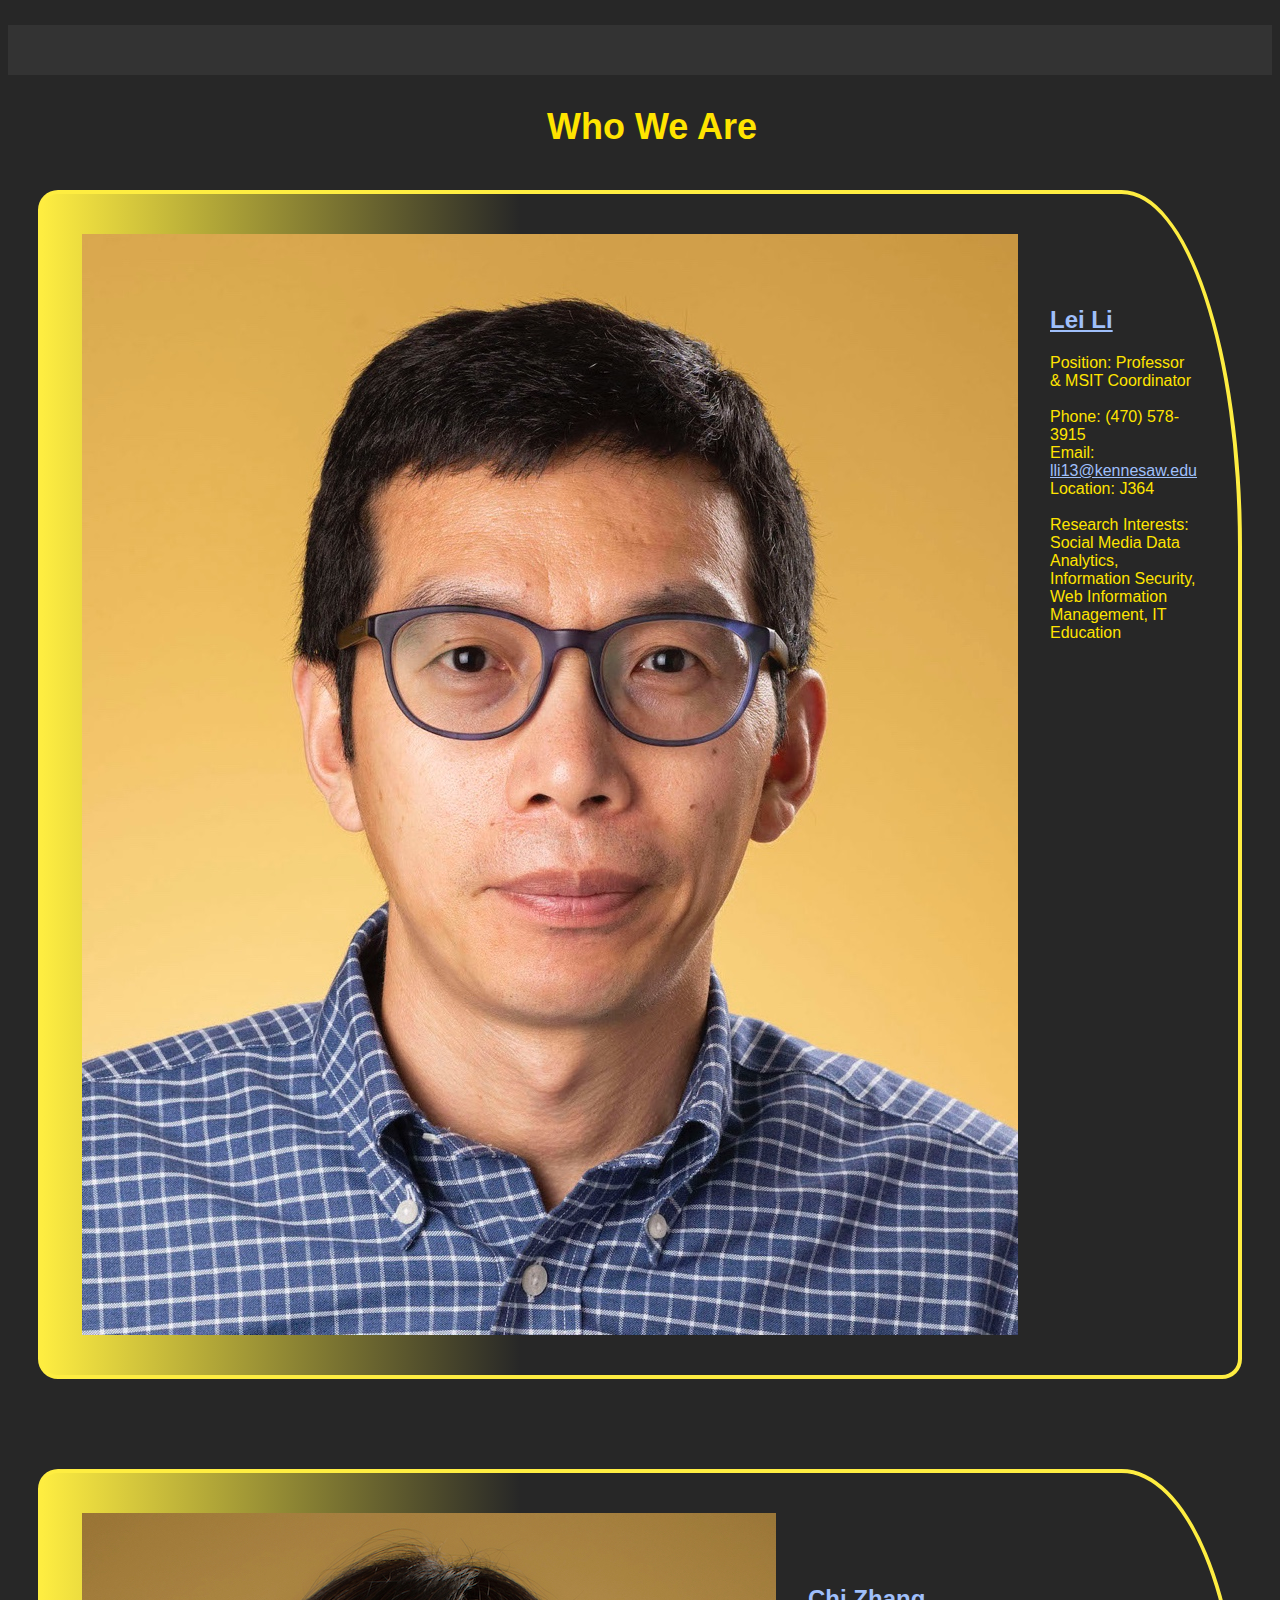
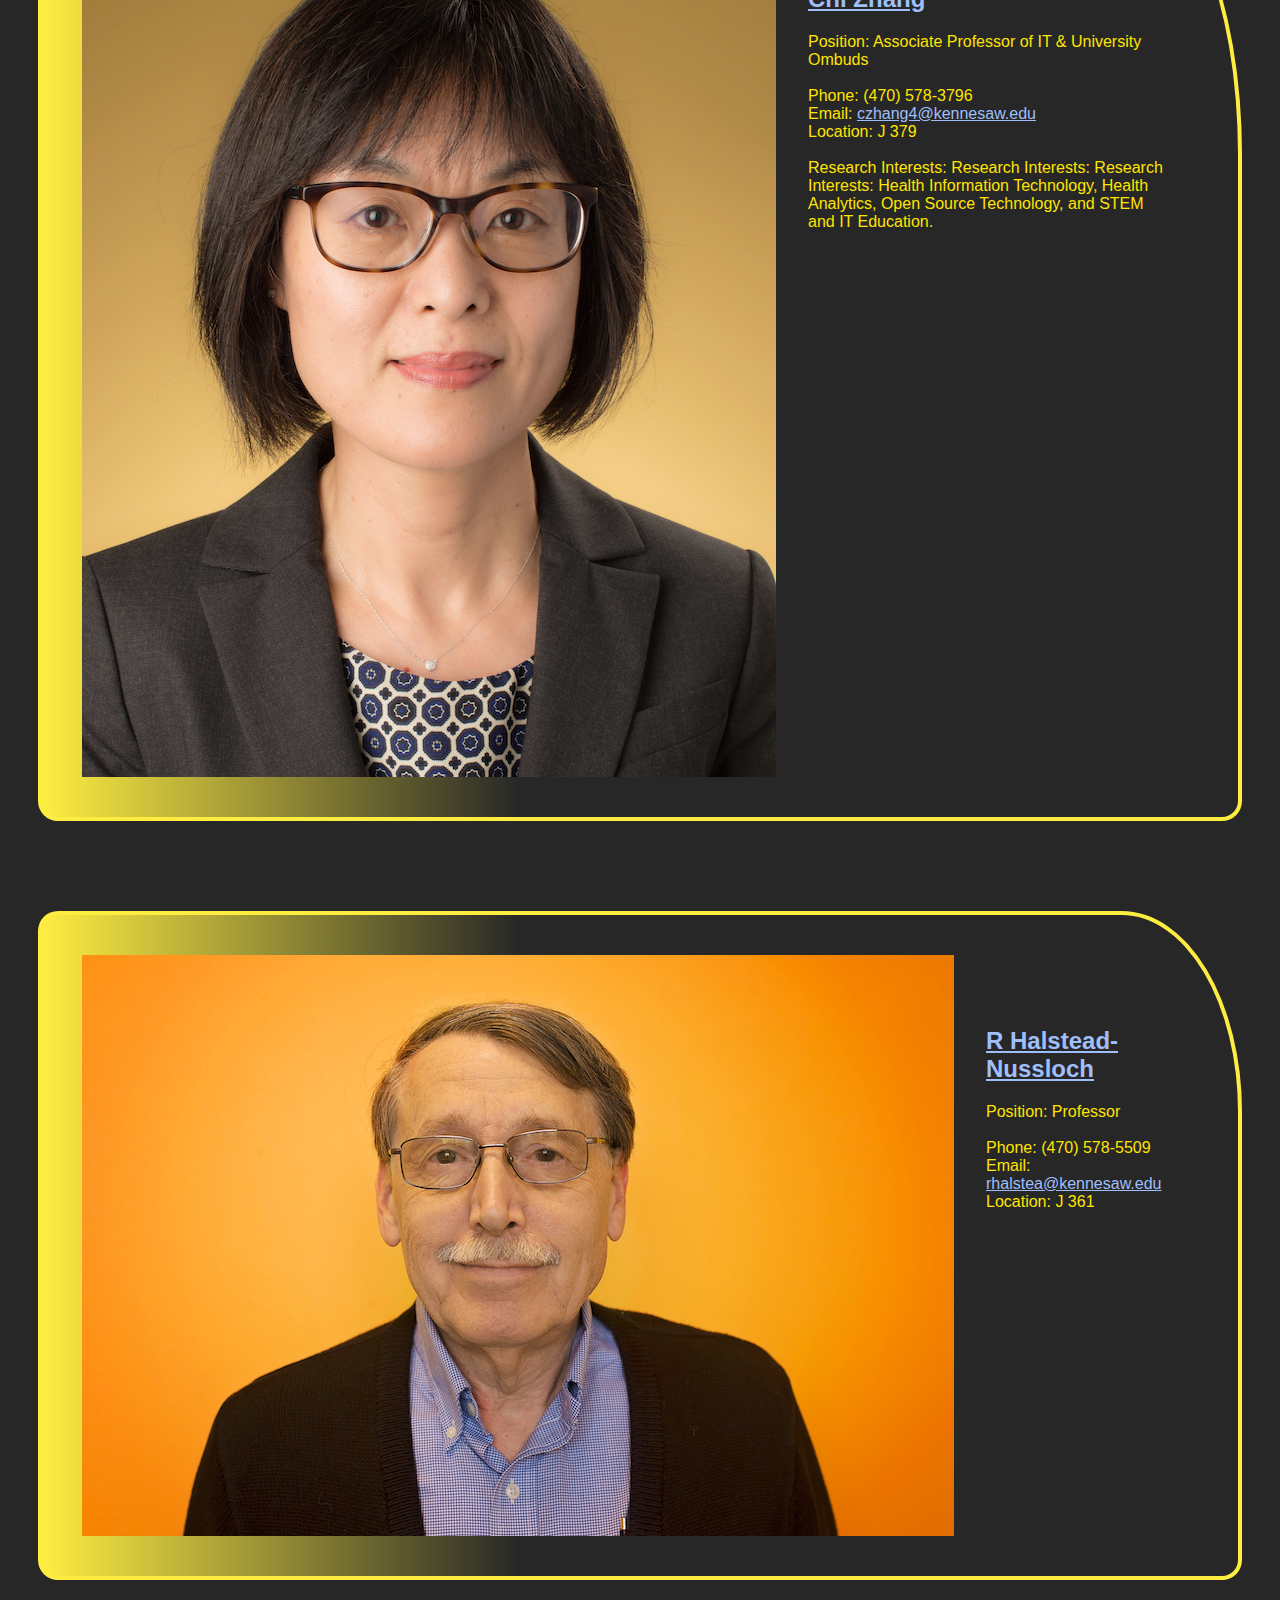
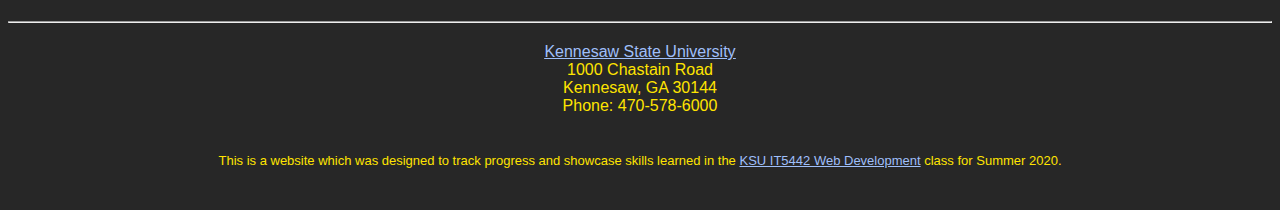
==== commit 5004c951: "Begin php additions" ====
--- a/about.html
+++ b/about.html
@@ -16,21 +16,7 @@
     <body>
         <div class="header-wrapper">
             
-            <div class="navbar"> <!--https://www.w3schools.com/howto/howto_js_topnav.asp-->
-                <a href="index.html">Home</a>
-                <a class="active" href="about.html">About</a>
-                <a href="resources.html">Resources</a>
-                <a href="apply.html">Apply!</a>
-            </div> 
-
-            <div class="header-title">
-                Center for Applied Research in Information Technology
-            </div>
-
-            <a href="https://ccse.kennesaw.edu/it" target="_blank">
-                <img class="header-logo" src="images/navbar_logo.png">
-            </a>
-
+            <?php include 'header.php';?>
         </div>  
 
         <!--End standard page header and nav bar; Begin page content-->
--- a/styles.css
+++ b/styles.css
@@ -8,8 +8,8 @@
   --main-bg: #272727;
   --main-box-bg: #747474;
   --main-text: #FFE400;
-  --accent-red: #FD2020;
-  --accent-green: #14A76C;
+  --accent-red: #fd2020c4;
+  --accent-green: #14a720;
   --accent-grey: lightgray;
 }
 
@@ -71,6 +71,16 @@
 
 img {
     max-width: 100%;
+}
+
+span.red {
+    color: var(--accent-red);
+    font-weight: bold;
+}
+
+span.green {
+    color: var(--accent-green);
+    font-weight: bold;
 }
 
 /* Footer formatting */
@@ -224,3 +234,21 @@
 td:hover {
     background-color: var(--accent-green);
 }
+
+/* Apply formatting */
+
+div.class {
+    height: 1.5em;
+}
+
+button, select {
+    background-color: var(--main-text);
+
+}
+select.grade {
+    float: right;
+}
+
+button.avg {
+    float: right;
+}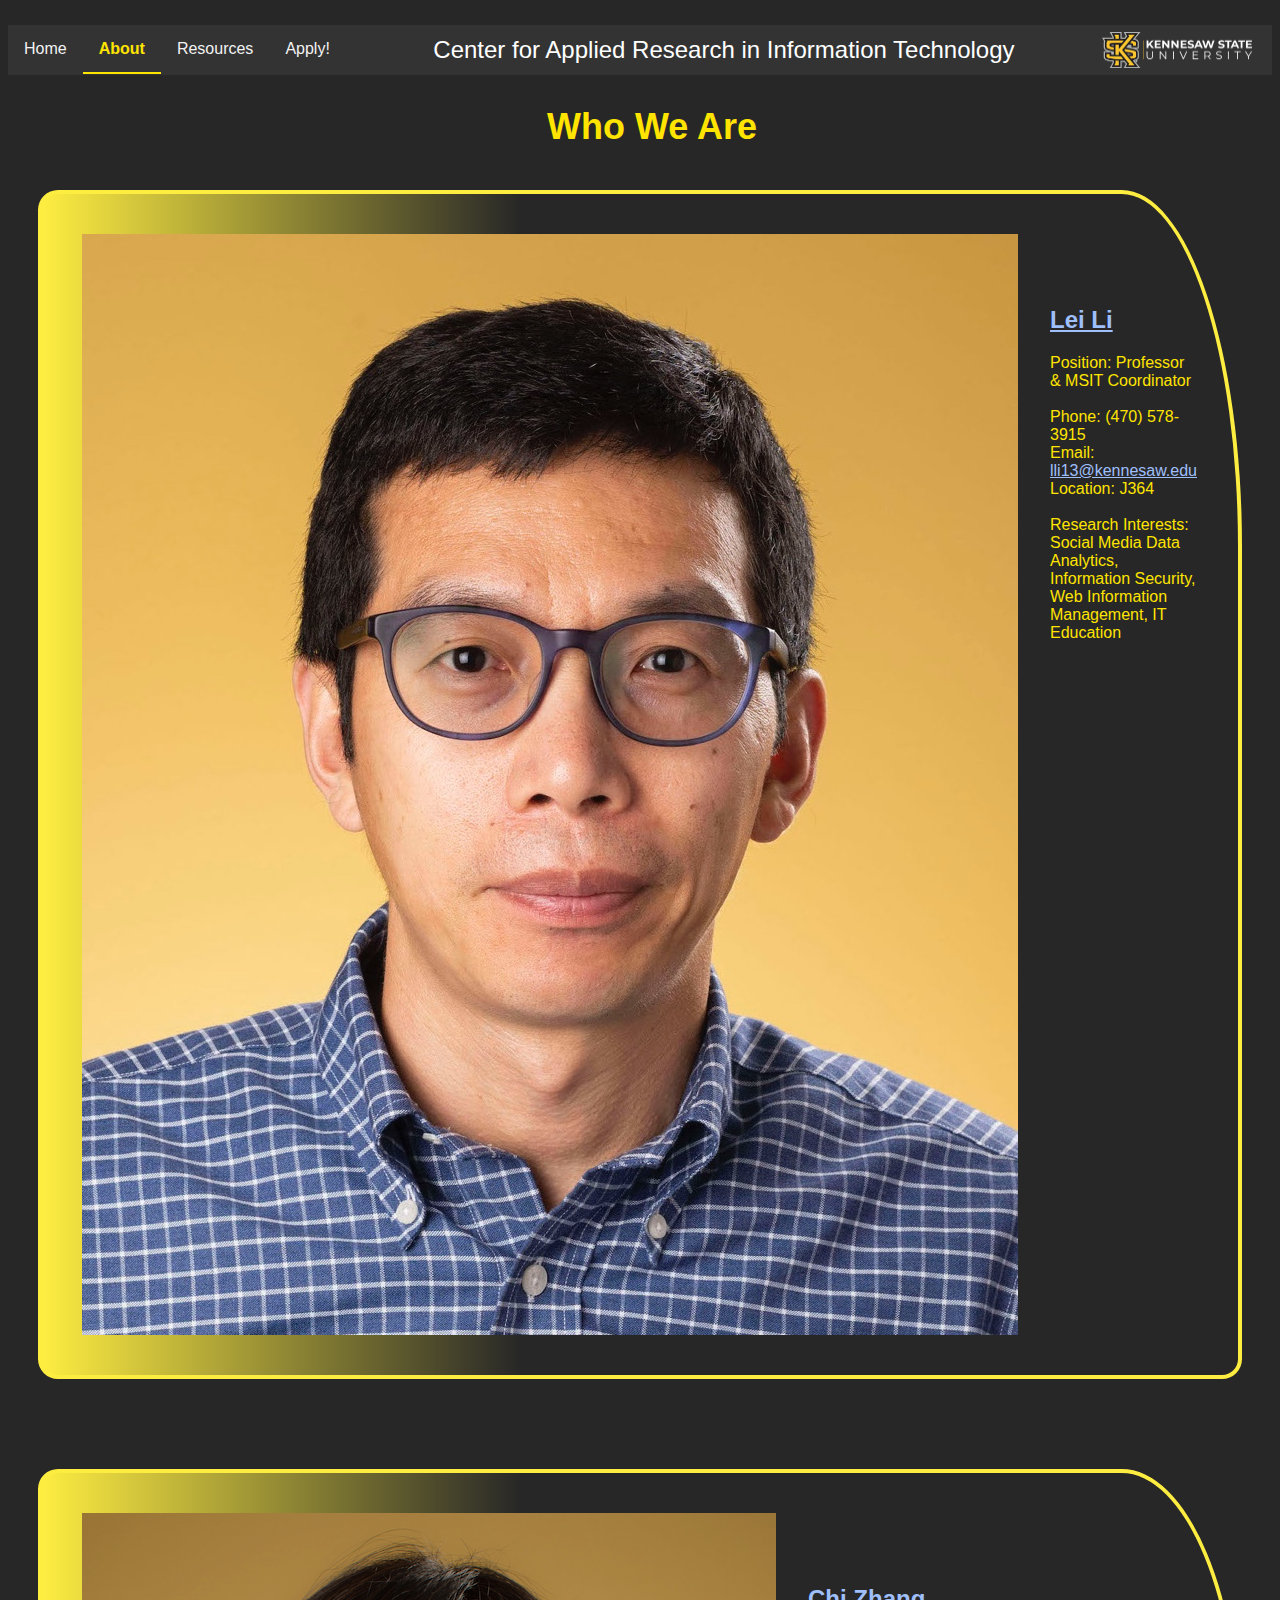
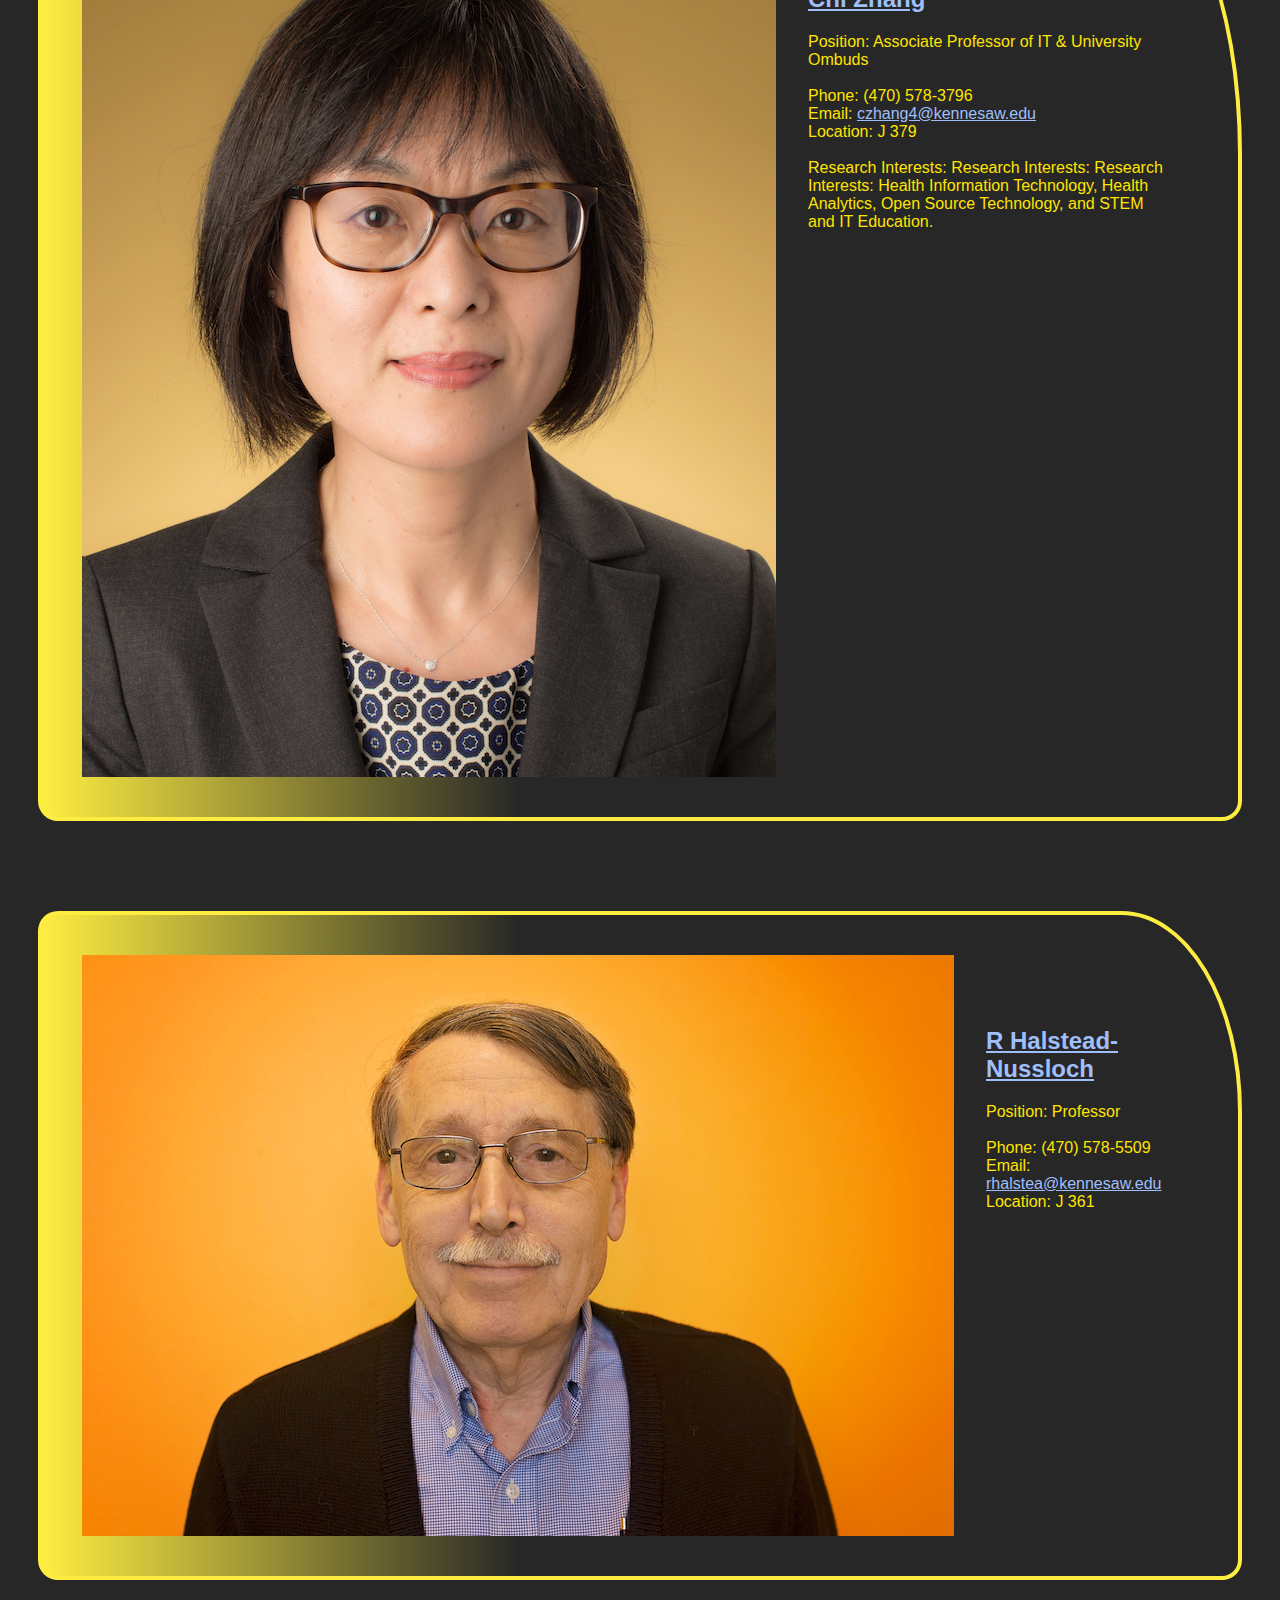
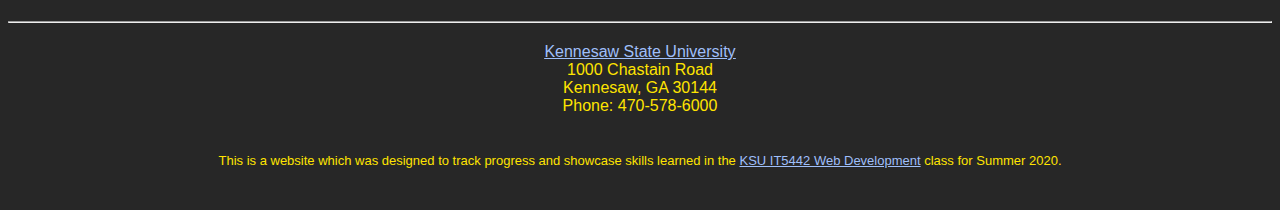
==== commit fece7186: "Included JS to set header active" ====
--- a/about.html
+++ b/about.html
@@ -15,8 +15,21 @@
     </head>
     <body>
         <div class="header-wrapper">
-            
-            <?php include 'header.php';?>
+            <div class="navbar"> 
+                <a id="index" href="index.html">Home</a>
+                <a id="about" href="about.html">About</a>
+                <a id="resources" href="resources.html">Resources</a>
+                <a id="apply" href="apply.html">Apply!</a>
+                </div> 
+                
+                <div class="header-title">
+                Center for Applied Research in Information Technology
+                </div>
+                
+                <a href="https://ccse.kennesaw.edu/it" target="_blank">
+                <img class="header-logo" src="images/navbar_logo.png">
+                </a>
+           <script src='setheader.js'></script>
         </div>  
 
         <!--End standard page header and nav bar; Begin page content-->
